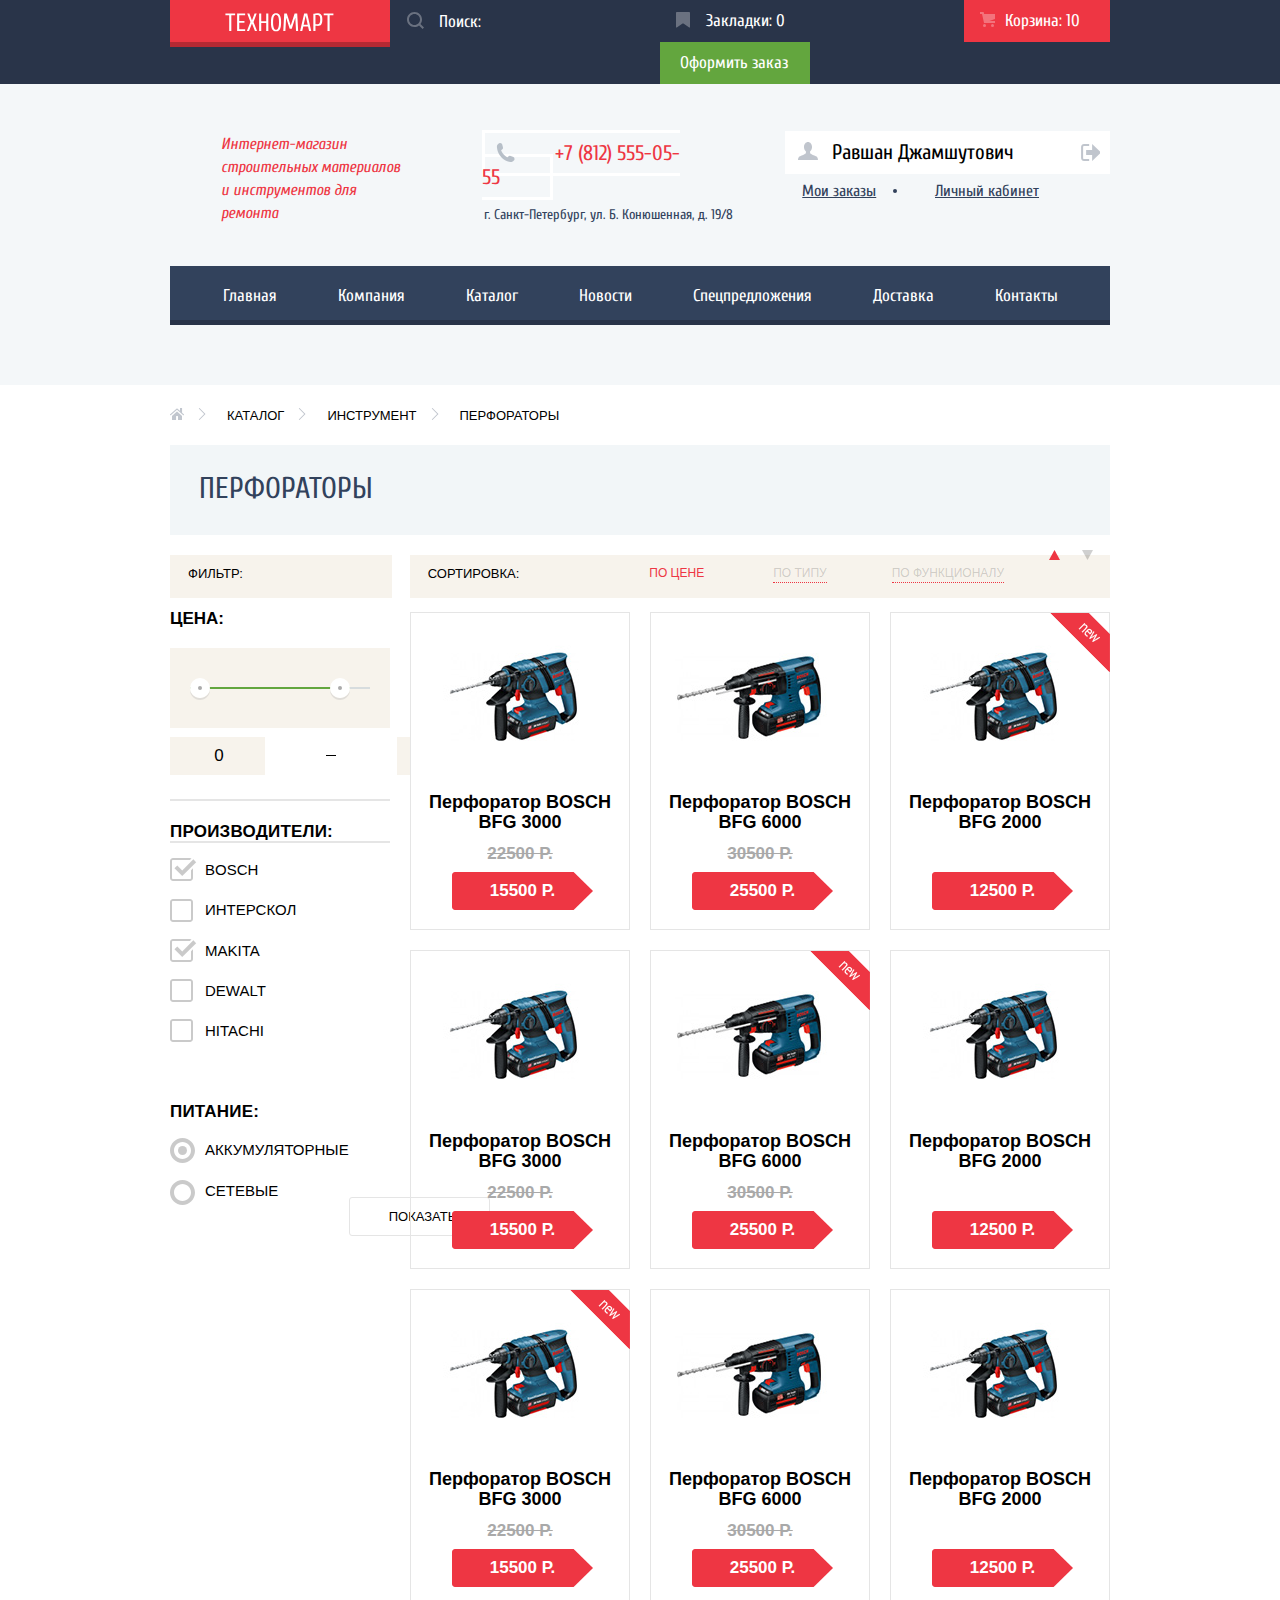
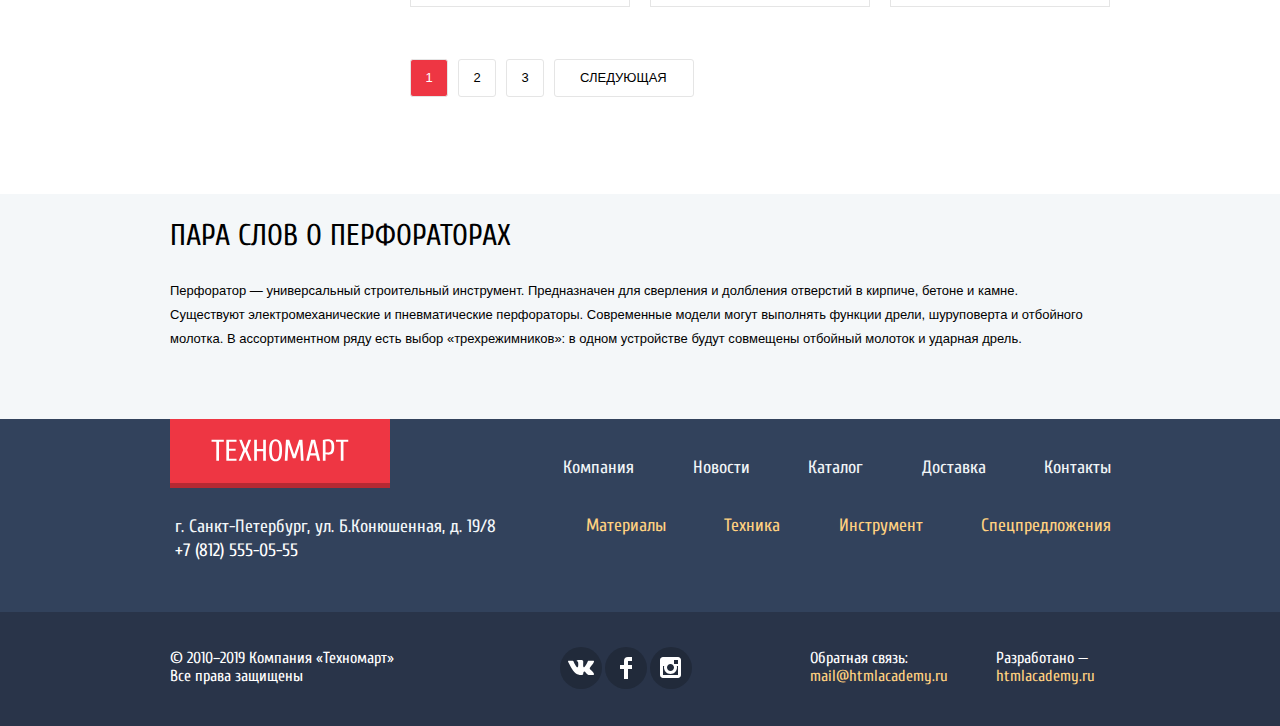
==== catalog.html @ a45aac23 "href в ссылках переключения страниц" ====
<!DOCTYPE html>
<html lang="ru">
  <head>
    <meta charset="utf-8">
    <title>HTML Academy: Техномарт</title>
    <link href="https://fonts.googleapis.com/css?family=Cuprum:400,400i,700&display=swap&subset=cyrillic" rel="stylesheet">
    <link href="https://fonts.googleapis.com/css?family=PT+Sans:400,700&display=swap&subset=cyrillic" rel="stylesheet">
    <link href="css/normalize.css" rel="stylesheet">
    <link href="css/style.css" rel="stylesheet">
  </head>
  <body class="body-catalog">
    <header class="main-header">
      <section class="user-functions container-box">
        <div class="container-box__inner">
          <ul class="user-functions__list">
            <li>
              <a class="main-header-logo" href="index.html">
                <img src="img/technomart-logo.svg" width="109" height="19" alt="Логотип Техномарта">
              </a>
              <div class="header-search">
                <h2 class="visually-hidden">Поиск</h2>
                <form class="search" action="index.html" method="get">
                  <input type="search" name="site-search" placeholder="Поиск:">
                  <button class="search-button" type="submit">
                    <svg version="1.1" xmlns="http://www.w3.org/2000/svg" xmlns:xlink="http://www.w3.org/1999/xlink" x="0px" y="0px" width="17px"
                     height="17px" viewBox="0 0 17 17" enable-background="new 0 0 17 17" xml:space="preserve">
                      <g id="Layer_1">
                      </g>
                      <g id="Layer_2">
                        <path d="M17,15.586l-3.542-3.542C14.421,10.782,15,9.21,15,7.5C15,3.358,11.643,0,7.5,0C3.358,0,0,3.358,0,7.5
                          C0,11.643,3.358,15,7.5,15c1.71,0,3.282-0.579,4.544-1.542L15.586,17L17,15.586z M2,7.5C2,4.467,4.467,2,7.5,2
                          C10.532,2,13,4.467,13,7.5c0,3.032-2.468,5.5-5.5,5.5C4.467,13,2,10.532,2,7.5z"/>
                      </g>
                    </svg>
                  </button>
                </form>
              </div>
            </li>
            <li>
              <ul class="purchase">
                <li><a class="purchase-link" href="bookmarks.html">
                  <svg class="purchase-icon" xmlns="http://www.w3.org/2000/svg" width="14" height="16" viewBox="0 0 14 16">
                      <path d="M14 15c0 .55-.368.741-.818.426l-5.363-3.765c-.45-.315-1.187-.315-1.637 0L.818 15.426C.368 15.741 0 15.55 0 15V1c0-.55.45-1 1-1h12c.55 0 1 .45 1 1v14z"/>
                  </svg>Закладки: 0</a></li>
                <li><a class="purchase-link purchase-link__active" href="basket.html"><svg class="purchase-icon" xmlns="http://www.w3.org/2000/svg" width="15" height="15" viewBox="0 0 15 15">
                    <circle cx="4.5" cy="13.5" r="1.5"/>
                    <circle cx="12.5" cy="13.5" r="1.5"/>
                    <path d="M15 2H4.07l-.422-2H0v2h2.031l1.985 9H15V9H9.441L15 6.951z"/>
                </svg>Корзина: 10</a></li>
                <li><a class="checkout" href="checkout.html">Оформить заказ</a></li>
              </ul>
            </li>
          </ul>
        </div>
      </section>

      <div class="header-info container-box">
        <div class="container-box__inner">
          <h1>Интернет-магазин<br> строительных материалов<br> и инструментов для ремонта</h1>
          <div class="header-contacts">
            <a href="tel:+78125550555">+7 (812) 555-05-55</a>
            <p>г. Санкт-Петербург, ул. Б. Конюшенная, д. 19/8</p>
          </div>
          <div class="user-profile">
            <p class="user-name">
              <a class="user-name__log-in" href="#">Равшан Джамшутович</a>
              <a class="user-name__log-out" href="#"></a>
            </p>
            <ul class="menu-elements">
              <li><a href="">Мои заказы</a></li>
              <li><a href="">Личный кабинет</a></li>
            </ul>
          </div>
        </div>
      </div>
      <nav class="main-navigation catalog-navigation container-box">
        <ul class="site-navigation container-box__inner">
          <li><a href="main.html">Главная</a></li>
          <li><a href="company.html">Компания</a></li>
          <li><a href="catalog.html">Каталог</a></li>
          <li><a href="news.html">Новости</a></li>
          <li><a href="spec-services.html">Спецпредложения</a></li>
          <li><a href="delivery.html">Доставка</a></li>
          <li><a href="contacts.html">Контакты</a></li>
        </ul>
      </nav>
    </header>

    <main class="main-container">
      <div class="container-box__inner">
        <ul class="breadcrumbs">
          <li><a class="breadcrumbs__home" href="main.html"><img src="img/icon-home.png" alt="Домой"></a></li>
          <li><a href="catalog.html">Каталог</a></li>
          <li><a href="tool.html">Инструмент</a></li>
          <li class="breadcrumbs-current">Перфораторы</li>
        </ul>
        <h1>Перфораторы</h1>
      </div>
      <div class="filters__and__sorting container-box__inner">
        <div class="filters-title__container">
          <p class="filters-title">фильтр:</p>
        </div>
        <div class="sorting">
          <div class="sorting-title__wrapper">
            <p class="sorting-title">сортировка:</p>
          </div>
          <div class="sorting-types-and-buttons__wrapper">
            <div class="sorting-types__wrapper">
              <ul class="sorting-types">
                <li><button type="button" class="sorting-types__active-button">по цене</button></li>
                <li><button type="button">по типу</button></li>
                <li><button type="button">по функционалу</button></li>
              </ul>
            </div>
            <div class="sorting-buttons">
              <button class="sorting-button__active">
                <svg xmlns="http://www.w3.org/2000/svg" width="11" height="10" viewBox="0 0 11 10">
                    <path d="M5.5 0L0 10h11z"/>
                </svg>
              </button>
              <button>
                <svg xmlns="http://www.w3.org/2000/svg" width="11" height="10" viewBox="0 0 11 10">
                  <path d="M5.5 10L0 0h11"/>
                </svg>
              </button>
            </div>
          </div>
        </div>
      </div>
      <div class="filter__and__catalog container-box__inner">
        <div class="filters__wrapper">
          <section class="filters">
            <h2 class="visually-hidden">Фильтр товаров</h2>
            <div class="price-filter">
              <h3 class="price-filter__title">Цена:</h3>
              <div class="range-buttons__wrapper">
                <button class="range-start"></button>
                <button class="range-end"></button>
                <div class="range-scale"></div>
              </div>
              <div class="number-range">
                <input type="number" value="0">
                <span></span>
                <input type="number" value="30000">
              </div>
            </div>
            <form action="https://echo.catalog.html" method="get">
              <fieldset class="checkboxes">
                <legend>Производители:</legend>
                <ul class="checkboxes-list">
                  <li>
                    <input class="checkbox-input" type="checkbox" name="BOSCH" id="bosch-field" checked>
                    <label class="checkbox-label" for="bosch-field">BOSCH</label>
                  </li>
                  <li>
                    <input class="checkbox-input" type="checkbox" name="interscall" id="interscall-field">
                    <label class="checkbox-label" for="interscall-field" class="checkbox-label"> ИНТЕРСКОЛ </label>
                  </li>
                  <li>
                    <input class="checkbox-input" type="checkbox" name="makita" id="makita-field" checked>
                    <label class="checkbox-label" for="makita-field">MAKITA</label>
                  </li>
                  <li>
                    <input class="checkbox-input" type="checkbox" name="dewalt" id="dewalt-field">
                    <label class="checkbox-label" for="dewalt-field">DEWALT</label>
                  </li>
                  <li>
                    <input class="checkbox-input" type="checkbox" name="hitachi" id="hitachi-field">
                    <label class="checkbox-label" for="hitachi-field">HITACHI</label>
                </li>
                </ul>
              </fieldset>
              <fieldset class="radiobuttons">
                <legend>Питание:</legend>
                <ul class="radiobuttons-list">
                  <li>
                    <input class="radiobuttons-input" id="energizer-field" type="radio" name="type" value="a" checked>
                    <label class="radiobuttons-label" for="energizer-field">Аккумуляторные</label>
                  </li>
                  <li>
                    <input class="radiobuttons-input" id="surge-field" type="radio" name="type" value="b">
                    <label class="radiobuttons-label" for="surge-field"> Сетевые</label>
                  </li>
                </ul>
                <input class="show-button" type="submit" name="show" value="Показать">
              </fieldset>
            </form>
          </section>
        </div>

        <div class="catalog-goods__wrapper">
          <section class="catalog-goods container-box__inner">
            <h2 class="visually-hidden">Список товаров</h2>
            <ul class="catalog-goods__items catalog-version__items">
              <li class="catalog-item">
                <a href="catalog-item.html">  <img src="img/BOSCH BFG 3000.jpg" width="218" height="170" alt="Перфоратор BOSCH BFG 3000">
                </a>
                <h3 class="item-name"><a href="catalog-item">Перфоратор BOSCH<br> BFG 3000</a></h3>
                <div class="catalog-item-price">
                  <span class="cross-out">22500 Р.</span>
                  <p class="button" href="#">15500 Р.</p>
                </div>
                <div class="catalog-item__hover-button">
                  <div class="hover-button__wrapper">
                    <a class="to-buy">Купить</a>
                    <a class="to-bookmarks">В закладки</a>
                  </div>
                </div>
              </li>
              <li class="catalog-item">
                <a href="catalog-item.html">  <img src="img/BOSCH BFG 6000.jpg" width="218" height="170" alt="Перфоратор BOSCH BFG 6000">
                </a>
                <h3 class="item-name"><a href="catalog-item">Перфоратор BOSCH<br> BFG 6000</a></h3>
                <div class="catalog-item-price">
                  <span class="cross-out">30500 Р.</span>
                  <p class="button" href="#">25500 Р.</p>
                </div>
                <div class="catalog-item__hover-button">
                  <div class="hover-button__wrapper">
                    <a class="to-buy">Купить</a>
                    <a class="to-bookmarks">В закладки</a>
                  </div>
                </div>
              </li>
              <li class="catalog-item new-item">
                <a href="catalog-item.html">  <img src="img/BOSCH BFG 2000.jpg" width="218" height="170" alt="Перфоратор BOSCH BFG 2000">
                </a>
                <h3 class="item-name"><a href="catalog-item">Перфоратор BOSCH<br> BFG 2000</a></h3>
                <div class="catalog-item-price">
                  <p class="button no-discount__button" href="#">12500 Р.</p>
                </div>
                <div class="catalog-item__hover-button">
                  <div class="hover-button__wrapper">
                    <a class="to-buy">Купить</a>
                    <a class="to-bookmarks">В закладки</a>
                  </div>
                </div>
              </li>
              <li class="catalog-item">
                <a href="catalog-item.html">  <img src="img/BOSCH BFG 3000.jpg" width="218" height="170" alt="Перфоратор BOSCH BFG 3000">
                </a>
                <h3 class="item-name"><a href="catalog-item">Перфоратор BOSCH<br> BFG 3000</a></h3>
                <div class="catalog-item-price">
                  <span class="cross-out">22500 Р.</span>
                  <p class="button" href="#">15500 Р.</p>
                </div>
                <div class="catalog-item__hover-button">
                  <div class="hover-button__wrapper">
                    <a class="to-buy">Купить</a>
                    <a class="to-bookmarks">В закладки</a>
                  </div>
                </div>
              </li>
              <li class="catalog-item new-item">
                <a href="catalog-item.html">  <img src="img/BOSCH BFG 6000.jpg" width="218" height="170" alt="Перфоратор BOSCH BFG 6000">
                </a>
                <h3 class="item-name"><a href="catalog-item">Перфоратор BOSCH<br> BFG 6000</a></h3>
                <div class="catalog-item-price">
                  <span class="cross-out">30500 Р.</span>
                  <p class="button" href="#">25500 Р.</p>
                </div>
                <div class="catalog-item__hover-button">
                  <div class="hover-button__wrapper">
                    <a class="to-buy">Купить</a>
                    <a class="to-bookmarks">В закладки</a>
                  </div>
                </div>
              </li>
              <li class="catalog-item">
                <a href="catalog-item.html">  <img src="img/BOSCH BFG 2000.jpg" width="218" height="170" alt="Перфоратор BOSCH BFG 2000">
                </a>
                <h3 class="item-name"><a href="catalog-item">Перфоратор BOSCH<br> BFG 2000</a></h3>
                <div class="catalog-item-price">
                  <p class="button no-discount__button" href="#">12500 Р.</p>
                </div>
                <div class="catalog-item__hover-button">
                  <div class="hover-button__wrapper">
                    <a class="to-buy">Купить</a>
                    <a class="to-bookmarks">В закладки</a>
                  </div>
                </div>
              </li>
              <li class="catalog-item new-item">
                <a href="catalog-item.html">  <img src="img/BOSCH BFG 3000.jpg" width="218" height="170" alt="Перфоратор BOSCH BFG 3000">
                </a>
                <h3 class="item-name"><a href="catalog-item">Перфоратор BOSCH<br> BFG 3000</a></h3>
                <div class="catalog-item-price">
                  <span class="cross-out">22500 Р.</span>
                  <p class="button" href="#">15500 Р.</p>
                </div>
                <div class="catalog-item__hover-button">
                  <div class="hover-button__wrapper">
                    <a class="to-buy">Купить</a>
                    <a class="to-bookmarks">В закладки</a>
                  </div>
                </div>
              </li>
              <li class="catalog-item">
                <a href="catalog-item.html">  <img src="img/BOSCH BFG 6000.jpg" width="218" height="170" alt="Перфоратор BOSCH BFG 6000">
                </a>
                <h3 class="item-name"><a href="catalog-item">Перфоратор BOSCH<br> BFG 6000</a></h3>
                <div class="catalog-item-price">
                  <span class="cross-out">30500 Р.</span>
                  <p class="button" href="#">25500 Р.</p>
                </div>
                <div class="catalog-item__hover-button">
                  <div class="hover-button__wrapper">
                    <a class="to-buy">Купить</a>
                    <a class="to-bookmarks">В закладки</a>
                  </div>
                </div>
              </li>
              <li class="catalog-item">
                <a href="catalog-item.html">  <img src="img/BOSCH BFG 2000.jpg" width="218" height="170" alt="Перфоратор BOSCH BFG 2000">
                </a>
                <h3 class="item-name"><a href="catalog-item">Перфоратор BOSCH<br> BFG 2000</a></h3>
                <div class="catalog-item-price">
                  <p class="button no-discount__button" href="#">12500 Р.</p>
                </div>
                <div class="catalog-item__hover-button">
                  <div class="hover-button__wrapper">
                    <a class="to-buy">Купить</a>
                    <a class="to-bookmarks">В закладки</a>
                  </div>
                </div>
              </li>
            </ul>
            <div class="catalog__pages-buttons">
              <ul class="pages-buttons__list">
                <li><a href="" class="pages-buttons__active">1</a></li>
                <li><a href="">2</a></li>
                <li><a href="">3</a></li>
              </ul>
              <a class="pages-buttons__next">Следующая</a>
            </div>
          </section>
        </div>
      </div>

      <section class="some-words container-box">
        <div class="container-box__inner">
          <h2 class="some-words__title">ПАРА СЛОВ О ПЕРФОРАТОРАХ</h2>
          <p class="some-words__text">Перфоратор — универсальный строительный инструмент. Предназначен для сверления и долбления отверстий в кирпиче, бетоне и камне.<br>
          Существуют электромеханические и пневматические перфораторы. Современные модели могут выполнять функции дрели, шуруповерта и отбойного молотка. В ассортиментном ряду есть выбор «трехрежимников»: в одном устройстве будут совмещены отбойный молоток и ударная дрель.</p>
        </div>
      </section>
    </main>
    <footer class="main-footer container-box">
      <div class="footer-wrapper container-box__inner">
        <div class="footer-logo_and_contacts">
          <div class="footer-logo">
            <a class="main-footer-logo" href="main.html">
              <img src="img/technomart-logo.svg" width="138" height="23" alt="Логотип Техномарта">
            </a>
          </div>
          <div class="footer-contacts-wrapper">
            <p class="footer-contacts">г. Санкт-Петербург, ул. Б.Конюшенная, д. 19/8 <br>
              <a href="tel:+78125550555">+7 (812) 555-05-55</a>
            </p>
          </div>
        </div>
        <div class="footer-navigation__wrapper">
          <nav class="footer-navigation">
            <div class="footer-nav_and_logo container-box">
              <section class="footer-site-navigation">
                <ul class="general-list">
                  <li><a href="company.html">Компания</a></li>
                  <li><a href="news.html">Новости</a></li>
                  <li><a href="catalog.html">Каталог</a></li>
                  <li><a href="delivery.html">Доставка</a></li>
                  <li><a href="contacts.html">Контакты</a></li>
                </ul>
                <ul class="additional-list">
                  <li><a href="#">Материалы</a></li>
                  <li><a href="#">Техника</a></li>
                  <li><a href="#">Инструмент</a></li>
                  <li><a href="spec-services.html">Спецпредложения</a></li>
                </ul>
              </section>
            </div>
          </nav>
        </div>
      </div>
        <div class="additional-info container-box">
          <div class="organised-info container-box__inner">
            <p class="copyright">
              © 2010–2019 Компания «Техномарт»
              Все права защищены
            </p>
            <div class="footer-social">
              <ul class="social-media">
              <li>
                <a class="social-button" href="#" alt="Вконтакте">
                  <svg xmlns="http://www.w3.org/2000/svg" width="26" height="15"><path fill="#FFF" d="M16.138 11.51c.956-.309 2.18 2.04 3.483 2.939.978.681 1.727.534 1.727.534l3.473-.05s1.815-.112.957-1.554c-.071-.12-.503-1.069-2.585-3.022-2.177-2.043-1.882-1.712.739-5.244 1.597-2.153 2.236-3.468 2.036-4.028-.192-.539-1.365-.399-1.365-.399L20.69.713c-.381.001-.704.119-.851.515-.003.004-.621 1.666-1.445 3.079-1.741 2.989-2.436 3.148-2.724 2.961-.661-.433-.494-1.737-.494-2.664 0-2.897.432-4.105-.846-4.417-.427-.104-.739-.172-1.828-.182-1.392-.021-2.574 0-3.244.329-.445.223-.786.712-.579.74.26.035.843.16 1.155.586.401.552.389 1.789.389 1.789s.229 3.411-.54 3.834c-.528.29-1.25-.302-2.803-3.016-.793-1.388-1.392-2.922-1.392-2.922s-.116-.285-.326-.441c-.25-.185-.6-.244-.6-.244L.848.684S.29.7.085.946c-.182.218-.015.668-.015.668s2.909 6.881 6.203 10.347c3.02 3.182 6.452 2.971 6.452 2.971h1.555s.469-.054.709-.312c.224-.24.214-.691.214-.691s-.031-2.109.935-2.419z"/></svg>
                </a>
              </li>
              <li>
                <a class="social-button" href="#" alt="Фейсбук">
                  <svg xmlns="http://www.w3.org/2000/svg" width="12" height="22"><path fill="#FFF" d="M12 4V0H8a4 4 0 0 0-4 4v4H0v4h4v10h4V12h4V8H8V4h4z"/></svg>
                </a>
              </li>
              <li>
                <a class="social-button" href="#" alt="Инстаграм">
                  <svg version="1.1" id="Layer_1" xmlns="http://www.w3.org/2000/svg" xmlns:xlink="http://www.w3.org/1999/xlink" x="0px" y="0px"
                 width="21px" height="21px" viewBox="0 0 21 21" enable-background="new 0 0 21 21" xml:space="preserve">
                    <path fill="#FFFFFF" d="M18,0H3C1.35,0,0,1.35,0,3v15c0,1.65,1.35,3,3,3h15c1.65,0,3-1.35,3-3V3C21,1.35,19.65,0,18,0z M10.5,7
                c1.93,0,3.5,1.57,3.5,3.5S12.43,14,10.5,14S7,12.43,7,10.5S8.57,7,10.5,7z M18,18H3V9h1.181C4.067,9.482,4,9.983,4,10.5
                c0,3.59,2.91,6.5,6.5,6.5s6.5-2.91,6.5-6.5c0-0.517-0.066-1.018-0.181-1.5H18V18z M18,7h-4V3h4V7z"/>
                  </svg>
                </a>
              </li>
              </ul>
            </div>

            <div class="dev-contacts">
              <div class="feedback">
                <p>Обратная связь:</p>
                <a href="mail@htmlacademy.ru">mail@htmlacademy.ru</a>
              </div>
              <div class="developed">
                <p>Разработано —</p>
                <a target="_blank" href="https://htmlacademy.ru/intensive/htmlcss">htmlacademy.ru</a>
              </div>
            </div>
          </div>
       </div>
    </footer>
    <div class="added-to-basket__hidden">
      <div class="added-to-basket">
        <button class="close-button" type="button"> <img src="img/form-close.svg" width="21px" height="21px" alt="Закрыть"> </button>
        <h2 class="visually-hidden">Уведомление о добавлении товара в корзину</h2>
        <p>Товар добавлен в корзину!</p>
        <div class="further-actions__wrapper">
          <ul class="further-actions">
            <li><a class="further-actions__active-button" href="#">Офромить заказ</a></li>
            <li><a href="catalog.html">Продолжить покупки</a></li>
          </ul>
        </div>
      </div>
    </div>
    <script src="js/script-catalog.js"></script>
  </body>
</html>
---- css/style.css ----
body
{
    font-family: 'Cuprum', Arial, sans-serif;
    font-size: 17px;
    font-weight: 400;

    margin: 0;
    padding: 0;

    color: #fff;
}
a
{
    text-decoration: none;
}

.page-container
{
  display: flex;
  width: 1200px;
  margin: 0 auto;
  flex-direction: column;
}

.main-header
{
    background-color: #f4f7f9;
}

.user-functions
{
    font-size: 17px;
    line-height: 14px;

    color: #fff;
    background-color: #293449;
}

html{
  box-sizing: border-box;
}

*, *:before, *:after{
  box-sizing: inherit;
}

.container-box
{
  width: 100%;
}

.container-box__inner
{
  width: 940px;
  margin: 0px auto;
}

.user-functions .container-box__inner
{
  display: flex;
  align-items: center;
  padding-left: 220px;
  position: relative;
}

.header-info .container-box__inner{
  display: flex;
}

.user-functions__list
{
  display: flex;
  justify-content: space-between;
  list-style: none;
  width: 100%;
  margin-bottom: 0;
  margin-top: 0;
  padding-left: 0;
}

.purchase
{
  display: flex;
  flex-wrap: wrap;
  justify-content: space-between;
  list-style: none;
  padding-left: 0;
}

.purchase a
{
  display: flex;
  color: #fff;
  padding-top: 14px;
  padding-bottom: 14px;
}

.purchase a:hover
{
    background-color: #212a3a;
}

.purchase a:active
{
    color: rgba(255, 255, 255, .6);
    background-color: #161d29;
}

.purchase-link {
  position: relative;
  padding-right: 30px;
  padding-left: 46px;
}

.purchase-link:hover svg {
  opacity: 1;
}

.purchase-link:active svg {
  opacity: 0.5;
}

.purchase-link__active {
  background-color: #ee3643;
  padding-left: 41px;
}

a.purchase-link__active:hover {
  background-color: #ca2c37;
}

a.purchase-link__active:active {
  background-color: #ba2732;
}

.purchase-icon {
  fill: #fff;
  position: absolute;
  top: 12px;
  left: 16px;
  opacity: 0.3;
}

.main-header-logo
{
    display: inline-block;

    padding: 13px 56px 13px 55px;

    user-select: none;

    background-color: #ee3643;
    box-shadow: inset 0 -5px 0 0 rgba(0, 0, 0, .24);

    position: absolute;
    left: 0;
    top: 0;
}

.main-header-logo:hover
{
    background-color: #ca2c37;
}

.main-header-logo:active
{
  background-color: #ba2732;
}


.search {
  position: relative;
}

.search input[type='search']
{
  border: none;
  background-color: #293449;
  width: 270px;
  height: 42px;
  padding-left: 49px;
}

.search input::-webkit-input-placeholder
{
  font-family: Cuprum, sans-serif;
  font-size: 17px;

  text-align: left;

  color: #fff;

}

.search input::-moz-placeholder
{
  font-family: Cuprum, sans-serif;
  font-size: 17px;

  text-align: left;

  color: #fff;

}
.search input:-moz-placeholder
{
  font-family: Cuprum, sans-serif;
  font-size: 17px;

  text-align: left;

  color: #fff;

}
.search input:-ms-input-placeholder
{
  font-family: Cuprum, sans-serif;
  font-size: 17px;

  text-align: left;

  color: #fff;

}

.search input:hover
{
    background-color: #212a3a;
}

.search input:focus
{
    font-family: Cuprum, sans-serif;
    font-size: 17px;

    color: black;
    background-color: #fff;
}

.search input:focus + .search-button svg {
  fill: #ee3643;
  opacity: 1;
  z-index: 10;
}

.search-button {
 position: absolute;
 top: 11px;
 left: 11px;
 border: none;
 width: 17px;
 height: 17px;
 background-image:none;
 background-color:transparent;
 box-shadow: none;
 cursor: pointer;

}

.search-button svg {
  fill: #fff;
  opacity: 0.3;
}

.search-button svg:hover {
  opacity: 1;
}

a.full
{
    user-select: none;

    background-color: #ee3643;
}
a.full:hover
{
    background-color: #ca2c37;
}

a.full:active
{
  color: #f1f5f7;
  background-color: #ba2732;
}


a.checkout
{
  user-select: none;
  padding: 14px 22px 14px 20px;
  background-color: #63a63e;
}
a.checkout:hover
{
  background-color: #5fbb2d;
}

a.checkout:active
{
    color: #f1f5f7;
    background-color: #518534;
}

.header-info
{
  display: flex;
}

.header-info h1
{
  display: flex;
  flex-direction: column;
  flex-wrap: wrap;
  font-family: Cuprum;
  font-size: 16px;
  font-weight: 400;
  font-style: italic;
  line-height: 23px;

  text-align: left;
  letter-spacing: normal;
  padding: 38px 75px 22px 51px;
  color: #ee3643;
}

.header-contacts
{
 padding-top: 57px;
}

.header-contacts a
{
  position: relative;
  font-family: Cuprum, sans-serif;
  font-size: 21px;

  padding: 8px 50px 8px 70px;

  color: #ee3643;
  border: solid 3px #fff;
}

.header-contacts a::before {
  content: '';
  background-image: url(../img/icon-phone.png);
  height: 19px;
  width: 19px;
  position: absolute;
  left: 11px;
  top: 10px;
}

.header-contacts p
{
    font-family: Cuprum, sans-serif;
    font-size: 14px;
    line-height: 24px;
    text-align: center;

    color: #32425c;
}

.authorization {
  display: flex;
}

.authorization-list
{
  display: flex;
  justify-content: space-between;
  margin: 0;
  margin-top: 58px;
  margin-left: 67px;
  padding: 0;
  list-style: none;
  width: 281px;
}

.authorization a
{
  font-size: 21px;
  line-height: 21px;

  user-select: none;

  color: #000;
  background-color: #fff;
}

.log-in {
  padding: 11px 27px 11px 48px;
  position: relative;
}

.log-in::before {
  content: '';
  width: 20px;
  height: 17px;
  background-image: url(../img/icon-login.png);
  opacity: 0.3;
  position: absolute;
  left: 14px;
  top: 14px;
}

.log-in:hover::before {
 opacity: 1;
}

.sign-up {
  padding: 11px 25px 11px 25px;
}

.authorization a:hover
{
    color: #ee3643;
}

.authorization a:active
{
    color: rgba(0, 0, 0, .3);
}

/*Равшан джамшутович*/

.user-profile {
  display: flex;
  flex-direction: column;
  margin-top: 30px;
  margin-left: 49px;
}

.user-profile p
{
  display: flex;
  padding: 11px 67px 11px 0px;
  margin-bottom: 7px;
  flex-wrap: wrap;

  text-align: left;

  background-color: #fff;
}

.user-name a
{
  font-size: 21px;
  line-height: 21px;
  padding-left: 47px;
  color: #000;
  position: relative;
}
.user-name a:active,
.menu-elements a:active
{
  opacity: 0.3;
}

.user-name__log-in::before {
  content: '';
  background-image: url(../img/icon-user.svg);
  width: 20px;
  height: 18px;
  position: absolute;
  left: 13px;
}

.user-name__log-out::after {
  content: '';
  background-image: url(../img/icon-logout.svg);
  width: 20px;
  height: 17px;
  position: absolute;
  left: 295px;
  top: -19px;
}

.user-name a::before,
.user-name a::after {
  opacity: 0.3;
}

.user-name a:hover::before,
.user-name a:hover::after {
  opacity: 1;
}

.user-name a:active::before,
.user-name a:active::after {
  opacity: 0.3;
}

.menu-elements
{
  display: flex;
  justify-content: space-between;
  list-style: none;
  margin: 0;
  padding: 0;
}

.menu-elements li:first-child {
  margin-left: 17px;
  position: relative;
}

.menu-elements li:last-child {
  margin-right: 71px;
}

.menu-elements a
{
  font-size: 16px;
  text-decoration: underline;
  color: #32425c;
}

.menu-elements a:not(:active):hover
{
  color: #ee3643;
}

.menu-elements li:first-child::after {
  content: '';
  position: absolute;
  left: 91px;
  margin-top: 8px;
  width: 4px;
  height: 4px;
  border-radius: 50px;
  background-color: #32425c;
}

/*Навигация*/

.main-navigation
{
  padding-bottom: 60px;
  margin-bottom: 59px;

}

.site-navigation
{
  display: flex;
  flex-wrap: wrap;
  margin-top: 9px;
  background-color: #32425c;
  box-shadow: inset 0 -5px 0 0 #293449;
  padding: 0 22px;
}

.site-navigation li
{
  font-family: Cuprum;

  list-style: none;
  padding: 21px 30.5px;

  display: flex;
}

.site-navigation a
{
    font-size: 17px;
    line-height: 17px;

    text-align: left;

    color: #fff;
}

.site-navigation li:hover
{
  background-color: #293449;
}

.site-navigation li:active
{
    color: #f1f5f7;
    background-color: #1d2739;
}

.main-container
{
    background-color: #fff;
    display: flex;
    flex-direction: column;
}

.main-container h1
{
  font-size: 30px;
  font-weight: 400;
  width: 100%;
  padding: 27px 0 28px 29px;

  text-transform: uppercase;

  color: #32425c;
  background-color: #f2f6f8;
}

.main-container h2
{
    font-size: 30px;

    text-align: left;
    text-transform: uppercase;
    font-weight: 400;

    color: #000;
}

.main-container p
{
    font-family: PTSans, sans-serif;
    font-size: 13px;
    line-height: 24px;

    margin-top: 0;
    margin-bottom: 23px;

    text-align: left;

    color: #000;
}

.contacts-info
{
  display: flex;
  justify-content: space-between;
  margin-top: 52px;
}


.info {
  display: flex;
  flex-direction: column;
}

.info:nth-child(3)
{
  margin-bottom: 0;
}

.contacts {
  display: flex;
  flex-direction: column;
  width: 300px;
}

/*Слайды категорий*/

.categories {
  display: flex;
  flex-wrap: wrap;
  margin-bottom: 67px;

}

.categories-list__first-row {
  display: flex;
  justify-content: space-between;
  padding-inline-start: 0;
  width: 100%;
}

.categories-list__first-row li {
  display: flex;
  flex-direction: column;
  position: relative;
  width: 300px;
  color: #FFF;
  padding: 21px 23px 20px 23px;
  margin-top: 0;
}

.cat-list__title {
  font-size: 24px;
  line-height: 30px;
  text-align: left;
  margin: 0;
  padding-right: 79px;

}

.categories__icon {
  position: absolute;
}

.bucket-icon {
  left: 213px;
  top: 31px;
}

.drill-icon {
  left: 197px;
  top: 33px;
}

.tracktor-icon{
left: 191px;
top: 31px;
}

.cart-icon {
  left: 196px;
  top: 26px;
}

.van-cart {
 left: 191px;
 top: 32px;
}

.cat-button {
  text-transform: uppercase;
  font-size: 14px;
  color: #FFF;
  text-align: center;
  background-color: rgba(0,0,0,0.1);
  padding-top: 12px;
  padding-bottom: 12px;
  border-radius: 3px;
  width: 135px;
  margin-top: 11px;
}

.cat-button:hover {
  background-color: rgba(0,0,0,0.2)
}

.cat-button:active {
  background-color: rgba(0,0,0,0.3)
}

.categories-list__first-row li:first-child
{
  background-color: #ffbf47;
}

.categories-list__first-row .new-item::after {
  position: absolute;
  left: 240px;
  top: 0;
  background-image: url(../img/new-flag.png);
  background-repeat: no-repeat;
  content: "";
  background-size: cover;
  width: 60px;
  height: 59px;
}

.categories-list__first-row li:nth-child(2)
{
  background-color: #3bbce3;

}

.categories-list__first-row li:last-child
{
  background-color: #dc91d8;

}

.categories-list__first-row .new-item {
  left: 0;
  top: 0;
}

.categories-list__second-row
{
  display: flex;
  justify-content: space-between;
}

/*Слайдер*/

.categories-slider {
  position: relative;
}

.slider__item
{
  display: none;
  position: relative;
  flex-direction: column;
  margin-top: 21px;
  width: 620px;
  height: 266px;
  background-image: url(../img/slide-image.jpg);
  background-repeat: no-repeat;
  background-size: cover;
  color: #FFF;
}

.slider__item--active {
  display: flex;
}

.second-slider {
  background-image: url(../img/slide-image2.png);
}

.slider__item h3 {
  text-transform: uppercase;
  font-size: 36px;
  text-align: left;
  margin-top: 20px;
  margin-left: 24px;
  margin-bottom: 0;
}


.slider__item p {
  font-family: 'Cuprum', Arial, sans-serif;
  color: #fff;
  font-size: 18px;
  line-height: 24px;
  text-align: left;
  padding-left: 25px;
}

.slider-button {
  font-size: 14px;
  color: #fff;
  text-transform: uppercase;
  text-align: center;

  background-color: #ee3643;
  border-radius: 3px;
  padding: 12px 46px 10px 50px;
  position: absolute;
  left: 25px;
  bottom: 22px;
}

.slider-button:hover {
  background-color: #ca2c37;
}

.slider-button:active {
  background-color: #ba2732;
}

.slider__navigation {
  position: absolute;
  top: 134px;
}

.slider__navigation button {
  border: none;
  background-color: transparent;
  cursor: pointer;
  position: absolute;
}

button.slider__navigation-prev {
  position: absolute;
  left: 18px;
}

button.slider__navigation-next {
  position: absolute;
  left: 572px;
}

.slider__pagination {
  position: absolute;
  top: 236px;
  left: 292px;
}

.slider__pagination-item {
  position: relative;
  width: 10px;
  height: 10px;
  border-radius: 50%;
  border: none;
  padding: 0;
  margin: 3px;
  cursor: pointer;
}

.slider__pagination-item--active::after {
  content: '';
  position: absolute;
  top: 2px;
  left: 2px;
  width: 6px;
  height: 6px;
  border-radius: 50%;
  background-color: #ee3643;
}

.categories-list__right-column
{
  display: flex;
  flex-direction: column;
  padding-inline-start: 0;
  margin-top: 0;
  margin-left: 20px;
}

.categories-list__right-column li
{
  display: flex;
  flex-direction: column;
  width: 300px;
  color: #FFF;
  padding: 22px 23px 20px 23px;
  margin-top: 0;

  position: relative;
}

.categories-list__right-column li:first-child
{
  background-color: #8ed78f;
  margin-bottom: 20px;
  margin-top: 20px;
}

.categories-list__right-column li:last-child
{
  background-color: #ffc047;
}


/*Популярные товары*/
.catalog-goods{
  display: flex;
  flex-direction: column;
  flex-wrap: wrap;
  margin-top: -27px;
}

.catalog-goods__heading {
  display: flex;
  justify-content: space-between;
  width: 100%;
  background-color: #f9f5f0;
}

.catalog-goods__heading h2 {
  font-size: 30px;
  font-weight: 400;
  text-align: left;
  color: #32425c;
  text-transform: uppercase;

  padding-left: 28px;
  margin-top: 28px;
}

.catalog-goods__heading a {
  font-size: 14px;
  color: #fff;
  text-transform: uppercase;
  line-height: 18px;

  background-color: #ee3643;
  border-radius: 3px;
  padding: 11px 55px 5px 55px;
  margin-top: 24px;
  margin-right: 24px;
  height: 38px;
  margin-bottom: 26px;
}

.catalog-goods__heading a:hover {
  background-color: #ca2c37;
}

.catalog-goods__heading a:active {
  background-color: #ba2732;
}

.catalog-goods__items {
  display: flex;
  flex-wrap: wrap;
  justify-content: space-between;
  padding-left: 0;
  margin-top: 21px;
  margin-bottom: 21px;
}

.catalog-version__items {
  margin-left: 5px;
}

p.no-discount__button {
  margin-top: 40px;
}

.catalog-goods__items .cross-out {
  color: #a9a9a9;
  margin-top: 13px;
}

.new-item {
  position: relative;
}

.new-item::after {
  position: absolute;
  left: 159px;
  background-image: url(../img/new-flag.png);
  background-repeat: no-repeat;
  content: "";
  background-size: cover;
  width: 60px;
  height: 59px;
}

/*Поупулярные производители*/
.popular-poducers .popular-goods__heading {
  margin-top: 0;
  padding-bottom: 2px;
}

a.popular-producers__button {
  padding: 10px 69px 7px 70px;
}

.producers-list__container {
  display: flex;
  margin-bottom: 50px;
}

.producers-list {
  display: flex;
  justify-content: space-between;
  flex-wrap: wrap;
  list-style: none;
  padding: 0;
}

.producers-list li {
  width: 220px;
  height: 145px;
  display: flex;
  border: solid 1px #eaeaea;
  margin: 2px 0 18px;
}

.producers-list li:hover {
  box-shadow: 0px 10px 25px 0 rgba(41, 52, 73, 0.5);
}

.producers-list li:active {
  opacity: 0.3;
}

.producers-link {
  margin: auto;
}


/*Сервисы*/

.services {
  background-color: #f4f7f9;
  padding-bottom: 58px;
}

.services__general-info {
  display: flex;
  flex-direction: column;
  flex-wrap: wrap;
  margin-bottom: 28px;
  margin-top: 25px;
}

.services__general-info h2 {
  margin-top: 37px;
}

.services__general-info p {
  display: flex;
  max-width: 440px;
  flex-wrap: wrap;
}

.services__slider {
  display: flex;
  justify-content: space-between;
  margin-top: 17px;
  padding-bottom: 23px;
}

.services__toggle {
  display: flex;
  position: relative;
}

.services__toggle-list {
  list-style: none;
  display: flex;
  flex-direction: column;
  flex-wrap: wrap;
  padding-left: 0;
}

.services__toggle::after {
  content: "";
  position: absolute;
  background-image: url(../img/shadow.png);
  background-position: right top;
  background-repeat: no-repeat;
  width: 10px;
  height: 279px;
  left: 230px;
  top: -27px;

}

.services__toggle_button {
  width: 240px;
  height: 62px;
  background-color: #32425c;
  cursor: pointer;
  border-bottom-color: #293449;
  border-top-color: #405069;
  border-width: 1px;
  border-style: solid;

  color: #fff;
  font-weight: 700;
  font-family: Cuprum;
  font-size: 21px;
  line-height: 30px;
  text-align: left;
  padding-left: 23px;

}

.services__toggle_button:hover {
  background-color: #293449;
}

.active__services-toggle {
  background-color: #fff;
  color: #32425c;
  border-style: none;
}

.active__services-toggle:hover {
  background-color: #fff;
}

.services__card {
  display: none;
  flex-direction: column;
  background-image: url(../img/delivery@3x.png);
  background-repeat: no-repeat;
  background-size: 468px 261px;
  background-position-y: 29px;
  background-position-x: right;
  margin-top: 13px;
}

.services-card--active {
  display: flex;
}


.services__card--text {
  padding-right: 320px;
}

.services__card h3 {
  font-family: Cuprum;
  font-weight: 400;
  font-size: 36px;
  text-align: left;
  color: #32425c;
  text-transform: uppercase;
  margin: 0 0 23px;

}

.services__card p {
  display: flex;
  flex-wrap: wrap;
  width: 300px;
}

/*Карточка гарантии*/
.garanty-card {
  display: none;
  padding-left: 80px;
  background-image: url(../img/guarantee@3x.png);
  background-size: 389px 283px;
  background-position-y: 7px;
  background-position-x: 320px;
}

.garanty-card p {
  width: 380px;
}

/*Кредит*/
.credit-card {
  display: none;
  background-image: url(../img/credit@3x.png);
  background-size: 465px 285px;
  background-position-y: 5px;
  background-position-x: 165px;
}

.credit-card p {
 margin-bottom: 26px;
}

.credit-card button {
  font-family: Cuprum, sans-serif;
  font-size: 14px;
  line-height: 18px;
  color: #fff;
  background-color: #ff5357;
  text-transform: uppercase;
  padding: 11px 46px 9px 44px;
  border: none;
  border-radius: 3px;
}

.companies
{
  display: flex;
  flex-direction: column;
  font-size: 18px;
  margin: 0;

  list-style: none;

  text-align: left;
  padding-inline-start: 0;

  color: #000;
}

.companies li
{
  padding-bottom: 19px;
}

.companies li::before
{
    display: inline-block;

    width: 25px;
    height: 2px;
    margin-right: 11px;

    content: '';
    vertical-align: middle;

    background-color: #ee3643;
}

.info a
{
  display: flex;
  align-items: center;
  justify-content: center;
  font-size: 14px;
  width: 220px;
  height: 38px;

  margin-top: 17px;

  user-select: none;
  text-align: center;
  text-transform: uppercase;

  color: #fff;
  border-radius: 3px;
  background-color: #ee3643;
}


.info a:hover
{
  background-color: #ca2c37;
}

.info a:active
{
  background-color: #ba2732;
}

.map
{
  margin-top: 7px;
}

.map a {
  margin-top: 60px;
}

.map-link img {
  margin-top: 45px;
}

.contacts a
{
  font-size: 14px;

  display: flex;
  justify-content: center;
  align-items: center;
  width: 300px;
  height: 38px;

  margin-top: 37px;
  margin-bottom: 86px;

  user-select: none;
  text-align: center;
  text-transform: uppercase;

  color: #fff;
  border-radius: 3px;
  background-color: #ee3643;
}

.contacts a:hover
{
    background-color: #ca2c37;
}

.contacts a:active
{
    background-color: #ba2732;
}


/*Каталог*/
.catalog-navigation {
  margin-bottom: 0;
}

.breadcrumbs
{
  display: flex;
  flex-wrap: wrap;

  list-style: none;
  padding: 0;
  margin: 20px 0;
}

.breadcrumbs-current,
.breadcrumbs a
{
  font-family: PTSans, sans-serif;
  font-size: 13px;

  text-transform: uppercase;

  padding-right: 15px;
  margin-left: 28px;

  color: #000;
  position: relative;
}

a.breadcrumbs__home {
  margin-left: 0;
}

.breadcrumbs a::after {
  content: '';
  position: absolute;
  background-image: url(../img/icon-right-small.svg);
  width: 8px;
  height: 12px;
  margin-top: 3px;
  margin-left: 14px;
}

.breadcrumbs-current
{
  line-height: 18px;
  padding-top: 1.5px;

}

/*Сортировка*/
.filters__and__sorting {
  display: flex;
  justify-content: space-between;
  margin-bottom: 20px;
}

.filters-title__container {
  display: flex;
  background-color: #f7f3ec;
}

p.filters-title {
  display: flex;
  font-family: PTSans, sans-serif;
  font-size: 13px;
  line-height: 18px;
  text-align: left;
  text-transform: uppercase;
  padding: 10px 149px 15px 18px;
  margin-bottom: 0;
}

.sorting {
  display: flex;
  background-color: #f7f3ec;
  width: 74.5%;
}

p.sorting-title {
  display: flex;
  font-family: PTSans, sans-serif;
  font-size: 13px;
  line-height: 18px;
  text-align: left;
  text-transform: uppercase;
  padding: 10px 130px 15px 18px;
  margin-bottom: 0;
}

.sorting-types-and-buttons__wrapper {
  display: flex;
  justify-content: space-between;
}

.sorting-types__wrapper {
  display: flex;
}


.sorting-types {
  display: flex;
  list-style: none;
  padding: 0;
  color: #000;
  margin: 0;
}

.sorting-types button {
  display: flex;
  font-family: PTSans, sans-serif;
  color: rgba(0, 0, 0, 0.18);
  padding: 0;
  font-size: 12px;
  line-height: 18px;
  text-align: left;
  text-transform: uppercase;
  margin-top: 9px;
  margin-bottom: 0;
  border: none;
  border-bottom: 1px dotted #ee3643;
  background-image:none;
  background-color:transparent;
  box-shadow: none;
  cursor: pointer;
}

.sorting-types button:hover {
  color: #000;
  border-bottom: 1px #ee3643 solid;
}

.sorting-types button:active {
  color: #ee3643;
  border-bottom: none;
}

button.sorting-types__active-button {
  color: #ee3643;
  border-bottom: none;
}

.sorting-types li:first-child {
  margin-right: 69px;
}

.sorting-types li:nth-child(2) {
  margin-right: 65px;
}

.sorting-types li:last-child {
  margin-right: 45px;
}

.sorting-buttons {
  display: flex;
  margin-top: -5px;
}

.sorting-buttons button {
  display: flex;
  border: none;
  background-image:none;
  background-color:transparent;
  box-shadow: none;
  opacity: 0.18;
  cursor: pointer;
  padding: 0;
  margin: 0;
}

.sorting-buttons button:active {
  opacity: 1;
  fill: #ee3643;
}

.sorting-buttons button:hover {
  opacity: 1;
  fill: #000;
}

.sorting-buttons button:last-child {
 margin-right: 14px;
 margin-left: 22px;
}

button.sorting-button__active {
  fill: #ee3643;
  opacity: 1;
}

/*Фильтры*/
.filters
{
  display: flex;
  flex-direction: column;
  font-family: PTSans, sans-serif;
  font-size: 15px;

  text-transform: uppercase;

  color: #000;
}
/*Фильтр цены*/
.price-filter {
  display: flex;
  flex-direction: column;
  position: relative;
}

.price-filter::after {
  content: '';
  border: solid 0.5px #e5e5e5;
  width: 220px;
  position: absolute;
  top: 181px;
}

.price-filter__title {
  font-family: PTSans, sans-serif;
  font-size: 17px;
  font-weight: bold;
  line-height: 30px;
  margin: -14px 0 14px 0;
}

.range-buttons__wrapper {
  display: flex;
  position: relative;
  background-color: #f7f3ec;
  width: 220px;
  min-height: 80px;
  align-items: center;
  padding: 20px;
}

.range-scale {
  display: flex;
  width: 100%;
  height: 2px;
  background-color: #d7dcde;
  z-index: 1;
  margin-left: 0;
  position: relative;
}

.range-scale:after {
  content: "";
  width: 160px;
  height: 2px;
  background-color: #63a63e;
  position: absolute;
  left: 0;
  top: 0;
}

.range-buttons__wrapper button {
  z-index: 2;
  border: none;
  width: 20px;
  height: 22px;
  background-image: url(../img/filter-button.svg);
  background-color: transparent;
  box-shadow: none;
  cursor: pointer;
  position: absolute;
  left: 20px;
  top: 50%;
  margin-top: -10px;
}

button.range-end {
  left: 160px;
}

.number-range {
  display: flex;
  justify-content: space-between;
  margin-top: 9px;
}

.number-range input {
  width: 95px;
  height: 38px;
  background-color: #f7f3ec;
  border: none;
  text-align: center;
  font-family: PTSans, sans-serif;
  font-size: 17px;
  line-height: 18px;
  padding-left: 20px;
}

.number-range span {
  display: flex;
  margin-top: 18px;
  width: 10px;
  height: 1px;
  background-color: #000;

}

/*Чекбоксы*/

fieldset {
  margin-left: 0;
}

.filters legend
{
  font-size: 17px;
  font-weight: 700;

  letter-spacing: .2px;
}

.filters fieldset
{
  border: none;
  padding: 0;
}

.checkboxes {
  display: flex;
  position: relative;
  margin-top: 47px;
}

.checkboxes::after {
  content: '';
  border: solid 0.5px #e5e5e5;
  width: 220px;
  position: absolute;

}

.checkboxes-list {
  padding: 0;
  margin-top: 20px;
}

.checkboxes-list li
{
  list-style: none;
  margin-bottom: 23px;
}

.checkbox-label {
  cursor: pointer;
}

.checkbox-input {
  display: none;
}

.checkbox-input + label {
  position: relative;
  padding-left: 35px;
}

.checkbox-input + label::before {
  content: "";
  width: 23px;
  height: 23px;
  display: block;
  background: url(../img/checkbox-off.svg) center center no-repeat;
  background-size: contain;
  position: absolute;
  opacity: 0.7;
  left: 0;
  top: -2.75px;
}

.checkbox-input:checked + label:before{
  content: "";
  width: 27px;
  background: url(../img/checkbox-on.svg) center center no-repeat;
}

.checkbox-input:hover + label::before {
  opacity: 1;
}

.checkbox-input:disabled + label::before {
  opacity: 0.3;
}

/*Радиобатоны*/
.radiobuttons {
  display: flex;
  margin-top: 25px;
}

.radiobuttons legend {
  margin-bottom: 19px;
}

.radiobuttons-list {
  display: flex;
  flex-direction: column;
  list-style: none;
  padding: 0;
  margin: 0;
}

.radiobuttons-list li {
  margin-bottom: 24px;
}

.radiobuttons-label {
  cursor: pointer;
}

.radiobuttons-input {
  display: none;
}

.radiobuttons-input + label {
  position: relative;
  padding-left: 35px;
}

.radiobuttons-input + label::before {
  content: "";
  width: 25px;
  height: 25px;
  display: block;
  background: url(../img/radio-off.svg) center center no-repeat;
  background-size: contain;
  position: absolute;
  opacity: 0.7;
  left: 0;
  top: -2.75px;
}

.radiobuttons-input:checked + label:before{
  content: "";
  width: 25px;
  background: url(../img/radio-on.svg) center center no-repeat;
}

.radiobuttons-input:hover + label::before {
  opacity: 1;
}

.radiobuttons-input:disabled + label::before {
  opacity: 0.3;
}


/*Кнопка отправики*/
.show-button
{
  display: flex;
  font-family: PTSans, sans-serif;
  font-size: 13px;
  line-height: 18px;

  text-transform: uppercase;
  border: solid 1px #e5e5e5;
  border-radius: 3px;
  background-color: transparent;
  cursor: pointer;
  padding: 10px 33px 9px 39px;
  margin-top: 56px;
}

.show-button:hover {
  border-color: #bdc6ca;
}

.show-button:active {
  border-color: #ee3643;

}

.show-button:active,
.show-button:focus {
  outline: 0;
  outline-offset: 0;
}

/*Карточки каталога*/

.item-hover
{
  display: none;
}


.filter__and__catalog {
  display: flex;
  flex-wrap: wrap;
}

.filters__wrapper {
  display: flex;
  width: 25%;
  flex-wrap: wrap;
}

.catalog-goods__wrapper {
  display: flex;
  flex-wrap: wrap;
  width: 75%;
}

.catalog {
  display: flex;
}

.catalog-list {
  padding: 0;
}

.catalog-item {
  display: flex;
  flex-direction: column;
  border: 1px solid #e5e5e5;
  position: relative;

}

.catalog-version__items .catalog-item {
  margin-bottom: 20px;
}

.catalog-version__items {
  margin-bottom: 15px;
}

.catalog-item:hover .catalog-item__hover-button {
  display: block;
}

.catalog-item__hover-button {
  position: absolute;
  width: 218px;
  height: 164px;

  background-color: #fff;
  display: none;
}

.hover-button__wrapper {
  display: flex;
  flex-direction: column;
  align-items: center;
  margin-top: 44px;

}

.hover-button__wrapper a {
  display: inline-block;
  text-align: center;
  width: 135px;
  height: 38px;
  text-transform: uppercase;
  font-size: 14px;
  border-radius: 3px;
  cursor: pointer;
  margin-bottom: 7px;
}

.to-buy {
  background-color: #63a63e;
  box-shadow: inset 0px -3px 0 0 #367315;
  border-style: none;
  color: #fff;
  padding-top: 11px;

  position: relative;
}

.to-buy:hover {
  background-color: #5fbb2d;
}

.to-buy:active {
  background-color: #518534;
  box-shadow: none;
}

.to-buy::before {
  content: '';
  background-image: url(../img/cart-icon.png);
  opacity: 0.3;
  width: 15px;
  height: 15px;
  position: absolute;
  left: 12px;
  top: 11px;
}

.to-buy:hover::before,
.to-buy:active::before {
  opacity: 1;
}

.to-bookmarks {
  background-color: #fff;
  border: 3px solid #63a63e;
  color: #32425c;
  padding-top: 10px;
}

.to-bookmarks:hover {
  border-color: #32425c;
}

.to-bookmarks:active {
  opacity: 0.3;
  border-color: #32425c;
}

.catalog-item:hover
{
   box-shadow: 0px 10px 25px 0 rgba(41, 52, 73, 0.5);
}

.item-name {
  margin: 0 auto;
  margin-top: 5px;
}

 .item-name a
{
  display: flex;
  font-family: PTSans, sans-serif;
  font-size: 18px;
  font-weight: 700;
  line-height: 20px;

  margin: 0 auto;

  text-align: center;

  color: #000;
}

.catalog-item span
{
  display: flex;
  justify-content: center;
  margin-top: 18px;
  margin-bottom: 9px;

  font-family: PTSans, sans-serif;
  font-size: 17px;
  font-weight: 700;
  line-height: 18px;

  text-decoration: line-through;
  color: #999;
}

.catalog-item .button
{
  display: flex;
  justify-content: center;
  align-items: center;
  margin-left: 5px;

  font-family: PTSans, sans-serif;
  font-size: 17px;
  font-weight: 700;

  color: #fff;
  background-image: url("../img/item-button.svg");
  background-position: center;
  background-repeat: no-repeat;

  height: 38px;
  margin-bottom: 19px;
}

/*Кнопки переключения страниц*/

.catalog__pages-buttons {
  display: flex;
  align-items: center;
  margin-bottom: 80px;
}

.pages-buttons__list {
  display: flex;
  flex-wrap: wrap;
  list-style: none;
  padding: 0;

}

.pages-buttons__list a {
  display: flex;
  color: #000000;
  align-items: center;
  justify-content: center;
  width: 38px;
  height: 38px;
  font-family: PTSans, sans-serif;
  font-size: 13px;
  line-height: 18px;
  border: solid 1px #e5e5e5;
  border-radius: 3px;
  cursor: pointer;
  margin: 0 5px 0 5px;
}

.pages-buttons__list a:hover,
.pages-buttons__next:hover {
  border-color: #bdc6ca;
}

.pages-buttons__list a:active,
.pages-buttons__list a:focus,
.pages-buttons__next:active,
.pages-buttons__next:focus {
  border-color: #ee3643;
  outline: 0;
  outline-offset: 0
}

a.pages-buttons__active {
  color: #ffffff;
  background-color: #ee3643;
}

.pages-buttons__next {
  font-family: PTSans, sans-serif;
  font-size: 13px;
  line-height: 18px;
  text-transform: uppercase;
  border: solid 1px #e5e5e5;
  border-radius: 3px;
  color: #000000;
  padding: 9px 32px 13px 25px;
  cursor: pointer;
  width: 140px;
  height: 38px;
  margin-left: 5px;
}

/*Пара слов о перфораторах*/

.some-words {
  background-color: #f4f7f9;
}

p.some-words__text {
  margin-bottom: 68px;
}

/*Футер*/
.main-footer
{
    background-color: #32425c;
    display: flex;
    flex-direction: column;
}

.footer-wrapper {
  display: flex;
  justify-content: space-between;
  margin-bottom: 31px;

}

.footer-logo_and_contacts
{
  display: flex;
  flex-direction: column;
  width: 35%;
}

.footer-navigation__wrapper{
	width: 65%;
}

.footer-contacts-wrapper {
  display: flex;
  flex-direction: column;
}

.footer-nav_and_logo
{
  display: flex;
  align-items: flex-start
}

.main-footer-logo
{
    display: inline-block;

    padding: 20px 41px 22px 41px;

    user-select: none;

    background-color: #ee3643;
    box-shadow: inset 0 -5px 0 0 rgba(0, 0, 0, .24);
}

.main-footer-logo:hover
{
    background-color: #ca2c37;
}

.main-footer-logo:active
{
    background-color: #ba2732;
}

.footer-site-navigation
{
  display: flex;
  padding-left: 24px;
  flex-wrap: wrap;
  padding-top: 20px;
}

.footer-navigation li
{
  display: flex;
    list-style: none;
}

.footer-site-navigation a
{
    font-family: Cuprum, sans-serif;
    font-size: 18px;
    line-height: 24px;

    text-align: left;
}

.footer-social
{
  display: flex;
  flex-wrap: wrap;
  padding-left: 43px;
  padding-top: 2px;
}

.general-list {
  display: flex;
  justify-content: space-between;
  width: 588px;
}

.general-list a
{

    color: #f1f5f7;
}

.additional-list
{
  display: flex;
  justify-content: space-between;
  width: 588px;
  padding-left: 63px;
}
.additional-list a
{
    color: #ffd180;
}

.footer-site-navigation a:hover
{
    text-decoration-line: underline;
}
.footer-site-navigation a:active
{
    opacity: 0.5;
}

.footer-contacts
{
  color: #f3f7f9;
  font-size: 18px;
  display: flex;
  flex-direction: column;
  padding-top: 9px;
  padding-left: 5px;
  line-height: 24px;
}

.footer-contacts a {
  color: #fff;
}

.additional-info
{
  display: flex;
  font-family: Cuprum, sans-serif;
  font-size: 16px;
  line-height: 18px;

  text-align: left;

  color: #fff;
  background-color: #293449;
  padding-top: 15px;
}

.organised-info {
  display: flex;
  justify-content: space-between;
  align-items: center;
  margin-bottom: 20px;
}

.copyright {
  display: flex;
  flex-wrap: wrap;
  max-width: 228px;
}

.social-media
{
    list-style: none;
    display: flex;
    justify-content: center;
    padding-left: 0;
}

.social-media a
{
    color: #fff;
    display: flex;
    -webkit-box-align: center;
    align-items: center;
    justify-content: space-around;
    position: relative;
    width: 42px;
    height: 42px;
    margin: 1.5px;
    background-color: #212a3a;
    border-radius: 50px;
}

.social-media a:hover,
.social-media a:active
{
    background-color: #ee3643;
}

.dev-contacts {
  display: flex;
  justify-content: space-between;
  width: 300px;
  padding-right: 15px;
}

.dev-contacts p {
  margin: 0;
}

.dev-contacts a
{
    color: #ffd180;
}

.dev-contacts a:hover
{
    text-decoration-line: underline;
}

.dev-contacts a:active
{
    text-decoration: none;

    color: #ee3643;
}

.feedback,
.developed {
  display: flex;
  flex-direction: column;
}


/*модальное окно главной страницы*/
.letter-form__hidden
{
  display:none;
}

.letter
{
  display: flex;
  flex-direction:column;

  width: 620px;
  height: 430px;

  border-top: 7px solid #ff5156;
  box-shadow: 0 20px 40px 0 rgba(0, 0, 0, .75);

  position: fixed;
  top: 50%;
  left: 50%;
  transform: translate(-50%, -50%);
  background-color: #ffffff;
  font-family: Cuprum, sans-serif;
  font-size: 18px;
  line-height: 18px;

  text-align: left;

  color: #000;
  background-color: #fff;
}

.form-container-box {
  display: flex;
  flex-direction: column;
  width: 460px;
  margin: 0 auto;
  margin-top: 47px;
}

.name-and-mail {
  display: flex;
  justify-content: space-between;
  margin-bottom: 20px;
}

.name-and-mail input {
  width: 220px;
  height: 38px;
  border: solid 2px #dee3e4;
}

.name-and-mail label {
  margin-bottom: 10px;
}

.small-form-wrapper {
  display: flex;
  flex-direction: column;
}

.letter-field-label {
  line-height: 18px;
  font-size: 18px;
  margin-bottom: 10px;
}

.letter-field-textarea {
  height: 114px;
}

.letter input,
textarea
{
    border: solid 2px #dee3e4;
    background-color: #fff;
}

.letter input[type='text'],
textarea
{
  font-family: PTSans-Regular, sans-serif;
  font-size: 13px;
  line-height: 18px;

  text-align: left;

  color: #999;

  padding-left: 14px;
}

.letter input:hover,
textarea:hover
{
    border-color: #b5b5b5;
}

.letter input:focus,
textarea:focus
{
    border-color: #ee3643;
}

/*Плэйсхолдеры*/
.letter input[type='text']::-webkit-input-placeholder,
textarea::-webkit-input-placeholder {
  font-family: PTSans-Regular, sans-serif;
  font-size: 13px;
  line-height: 18px;

  color: #999999;

  padding-top: 5px;
}

.letter input[type='text']::-moz-placeholder,
textarea::-moz-placeholder {
  font-family: PTSans-Regular, sans-serif;
  font-size: 13px;
  line-height: 18px;

  color: #999999;

  padding-top: 5px;
}

.letter input[type='text']::-moz-placeholder,
textarea::-moz-placeholder {
  font-family: PTSans-Regular, sans-serif;
  font-size: 13px;
  line-height: 18px;

  color: #999999;

  padding-top: 5px;
}

.letter input[type='text']::-ms-input-placeholder,
textarea::-ms-input-placeholder {
  font-family: PTSans-Regular, sans-serif;
  font-size: 13px;
  line-height: 18px;

  color: #999999;

  padding-top: 5px;
}

/*Кнопка отправить*/

.submit-button__wrapper {
  display: flex;
  background-color: #f4f4f4;
  min-height: 112px;
  width: 100%;
  margin-top: 37px;
}

.submit-button__wrapper input[type=submit]
{
  margin: 37px 80px;
  cursor: pointer;

  font-family: Cuprum, sans-serif;
  font-size: 18px;

  width: 460px;
  height: 38px;

  text-align: center;

  color: #fff;
  border: 0;
  border-radius: 3px;
  background-color: #ee3643;
}

.submit-button__wrapper input[type=submit]:hover
{
    background-color: #ca2c37;
}

.submit-button__wrapper input[type=submit]:active
{
    background-color: #ba2732;
}

.close-button
{
  font: inherit;

  color: inherit;
  border: none;
  background-color: transparent;
  cursor: pointer;
  position: absolute;
  width: 21px;
  height: 21px;
  left: 584px;
  top: 9px;
}

/*Модальное окно каталога - Товар добавлен в корзину*/
.added-to-basket__hidden {
  display: none;
}

.added-to-basket {
  display: flex;
  flex-direction: column;
  width: 620px;
  height: 282px;
  box-shadow: 0px 20px 40px 0 rgba(41, 52, 73, 0.75);
  border-top: 7px solid #ff5156;
  background-color: #ffffff;
  position: fixed;
  transform: translate(-50%, -50%);
  top: 50%;
  left: 50%;
}

.added-to-basket p {
  font-family: Cuprum, sans-serif;
  font-size: 30px;
  line-height: 30px;
  color: #000;
  padding: 35px 125px 21px 179px;
}

.added-to-basket p::before {
  content: '';
  display: block;
  background-image: url(../img/modal-check.svg);
  width: 66px;
  height: 66px;
  position: absolute;
  top: 48px;
  left: 81px;
}

.further-actions__wrapper {
  display: flex;
  align-items: center;
  background-color: #f1f1f1;
  min-height: 112px;
  width: 100%;
  margin-top: 17px;
}

.further-actions {
  display: flex;
  justify-content: space-between;
  list-style: none;
  margin-left: 80px;
  padding: 0;
}

.further-actions a {
  display: flex;
  justify-content: center;
  align-items: center;
  width: 220px;
  height: 38px;
  font-family: Cuprum, sans-serif;
  color: #000;
  font-size: 14px;
  line-height: 18px;
  text-transform: uppercase;
  text-align: center;
  background-color: #fff;
  border-radius: 3px;
  margin-right: 20px;
}

a.further-actions__active-button {
  background-color: #ee3643;
  color: #ffffff;
}

/*Служебный класс*/

.visually-hidden
{
    position: absolute;

    clip: rect(0 0 0 0);

    width: 1px;
    height: 1px;
    margin: -1px;
}

.modal-show {
  display: block;
}
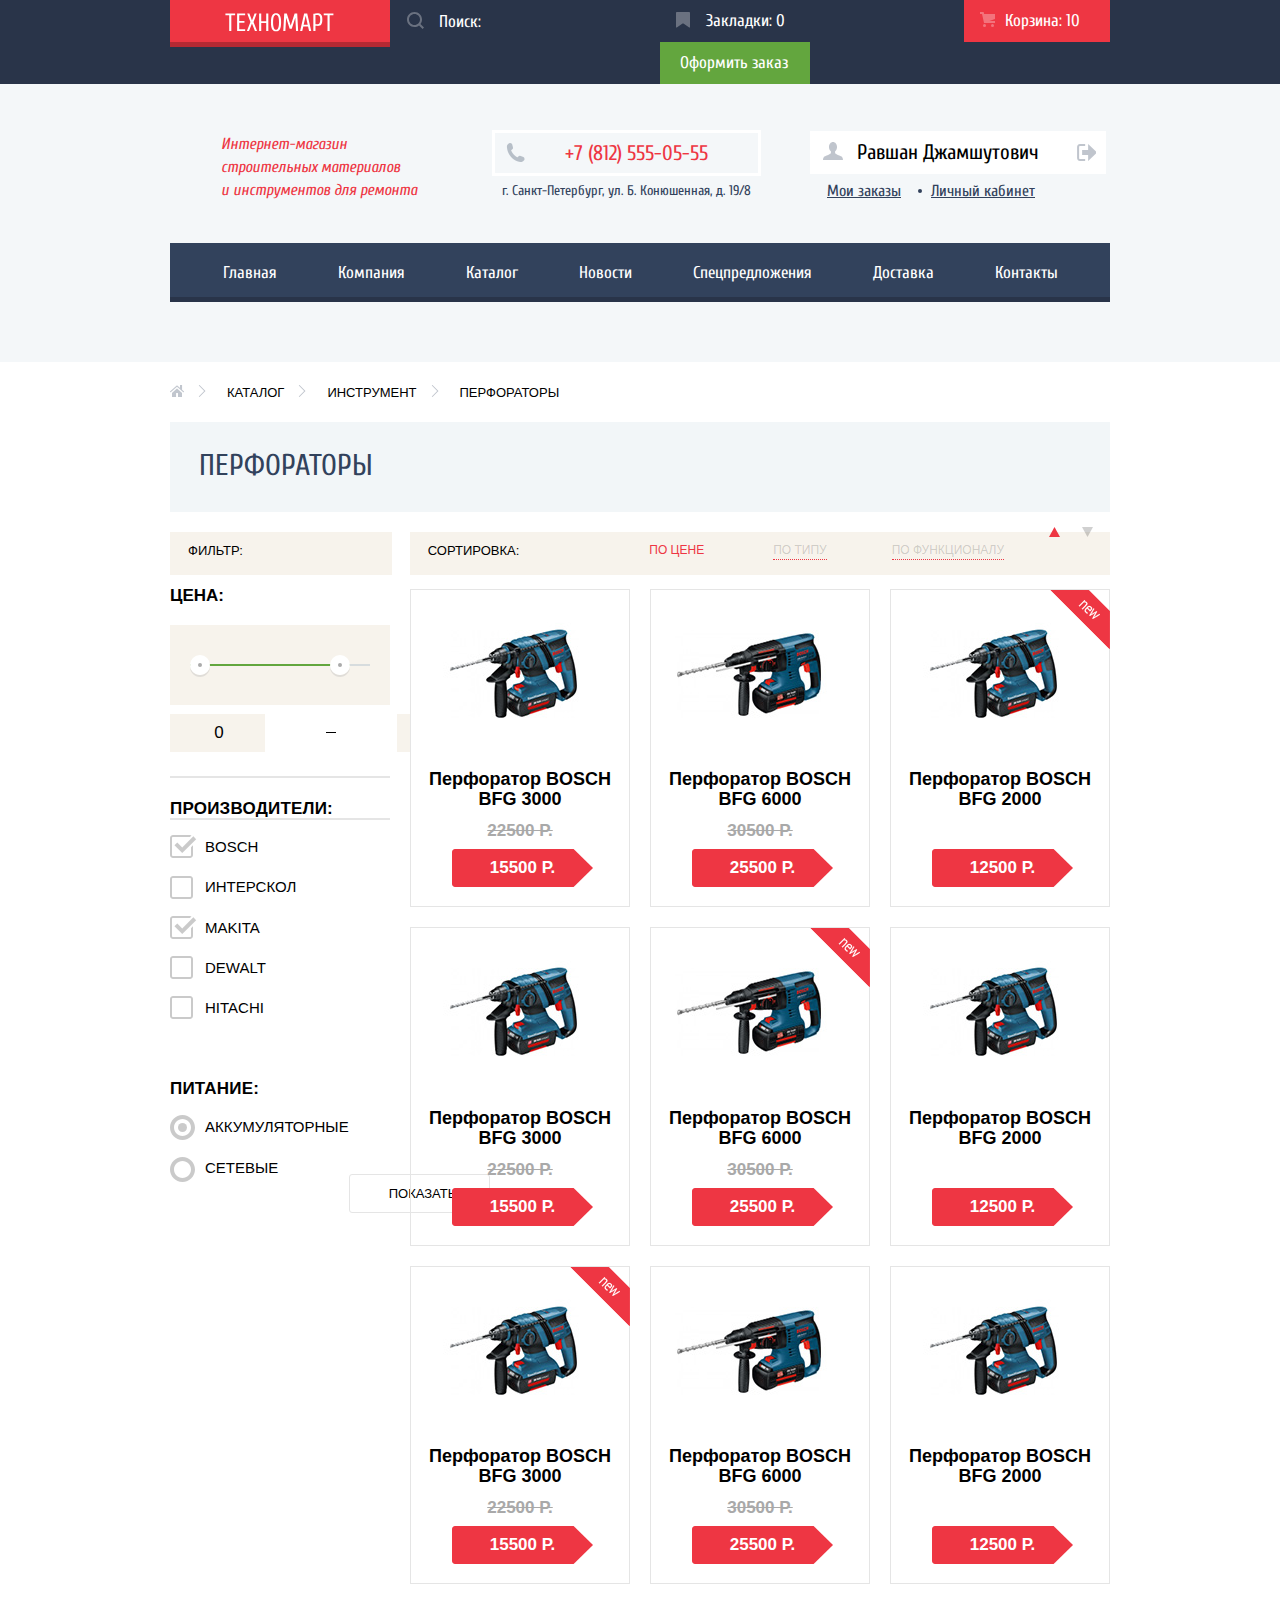
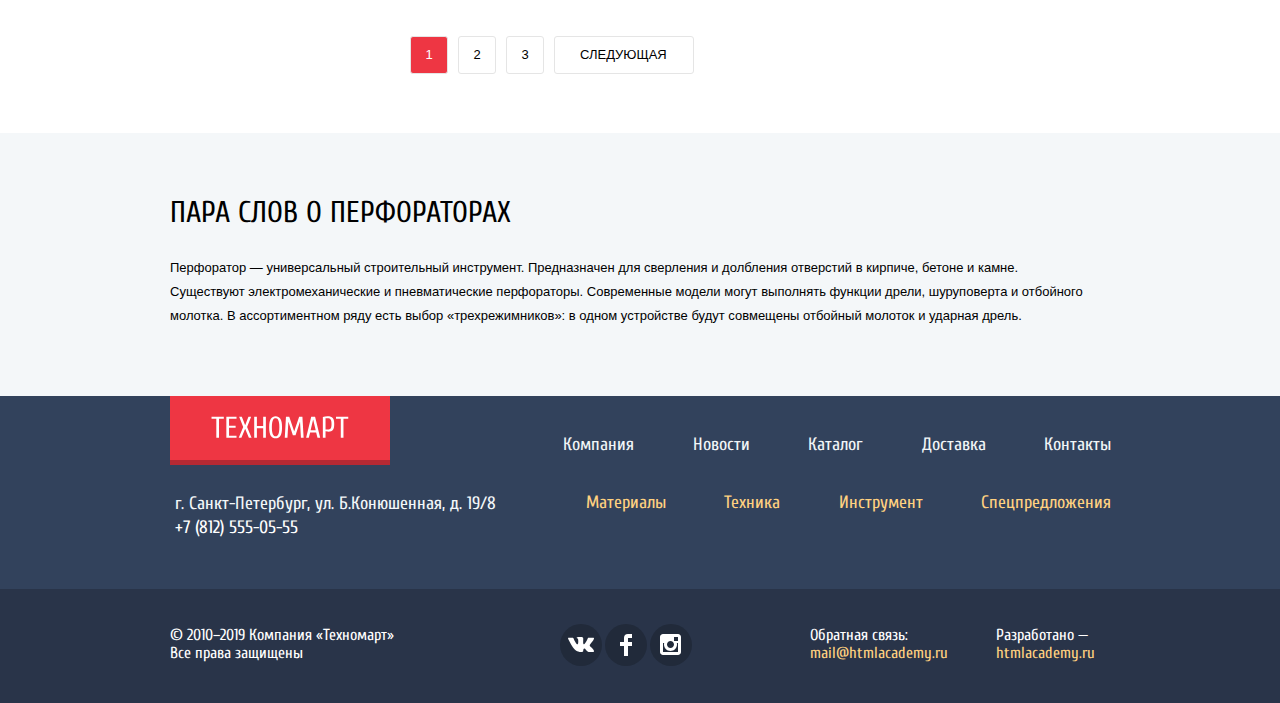
==== commit 379296df: "исправлено распоожение значка log-out" ====
--- a/catalog.html
+++ b/catalog.html
@@ -20,7 +20,8 @@
               <div class="header-search">
                 <h2 class="visually-hidden">Поиск</h2>
                 <form class="search" action="index.html" method="get">
-                  <input type="search" name="site-search" placeholder="Поиск:">
+                  <label class="visually-hidden" for="search">Поиск</label>
+                  <input id="search" type="search" name="site-search" placeholder="Поиск:">
                   <button class="search-button" type="submit">
                     <svg version="1.1" xmlns="http://www.w3.org/2000/svg" xmlns:xlink="http://www.w3.org/1999/xlink" x="0px" y="0px" width="17px"
                      height="17px" viewBox="0 0 17 17" enable-background="new 0 0 17 17" xml:space="preserve">
@@ -154,7 +155,7 @@
                   </li>
                   <li>
                     <input class="checkbox-input" type="checkbox" name="interscall" id="interscall-field">
-                    <label class="checkbox-label" for="interscall-field" class="checkbox-label"> ИНТЕРСКОЛ </label>
+                    <label class="checkbox-label" for="interscall-field"> ИНТЕРСКОЛ </label>
                   </li>
                   <li>
                     <input class="checkbox-input" type="checkbox" name="makita" id="makita-field" checked>
@@ -193,27 +194,27 @@
             <h2 class="visually-hidden">Список товаров</h2>
             <ul class="catalog-goods__items catalog-version__items">
               <li class="catalog-item">
-                <a href="catalog-item.html">  <img src="img/BOSCH BFG 3000.jpg" width="218" height="170" alt="Перфоратор BOSCH BFG 3000">
+                <a href="catalog-item.html">  <img src="img/bosch-bfg-3000.jpg" width="218" height="170" alt="Перфоратор BOSCH BFG 3000">
                 </a>
                 <h3 class="item-name"><a href="catalog-item">Перфоратор BOSCH<br> BFG 3000</a></h3>
                 <div class="catalog-item-price">
                   <span class="cross-out">22500 Р.</span>
-                  <p class="button" href="#">15500 Р.</p>
-                </div>
-                <div class="catalog-item__hover-button">
-                  <div class="hover-button__wrapper">
-                    <a class="to-buy">Купить</a>
-                    <a class="to-bookmarks">В закладки</a>
-                  </div>
-                </div>
-              </li>
-              <li class="catalog-item">
-                <a href="catalog-item.html">  <img src="img/BOSCH BFG 6000.jpg" width="218" height="170" alt="Перфоратор BOSCH BFG 6000">
+                  <p class="button">15500 Р.</p>
+                </div>
+                <div class="catalog-item__hover-button">
+                  <div class="hover-button__wrapper">
+                    <a class="to-buy">Купить</a>
+                    <a class="to-bookmarks">В закладки</a>
+                  </div>
+                </div>
+              </li>
+              <li class="catalog-item">
+                <a href="catalog-item.html">  <img src="img/bosch-bfg-6000.jpg" width="218" height="170" alt="Перфоратор BOSCH BFG 6000">
                 </a>
                 <h3 class="item-name"><a href="catalog-item">Перфоратор BOSCH<br> BFG 6000</a></h3>
                 <div class="catalog-item-price">
                   <span class="cross-out">30500 Р.</span>
-                  <p class="button" href="#">25500 Р.</p>
+                  <p class="button">25500 Р.</p>
                 </div>
                 <div class="catalog-item__hover-button">
                   <div class="hover-button__wrapper">
@@ -223,26 +224,26 @@
                 </div>
               </li>
               <li class="catalog-item new-item">
-                <a href="catalog-item.html">  <img src="img/BOSCH BFG 2000.jpg" width="218" height="170" alt="Перфоратор BOSCH BFG 2000">
+                <a href="catalog-item.html">  <img src="img/bosch-bfg-2000.jpg" width="218" height="170" alt="Перфоратор BOSCH BFG 2000">
                 </a>
                 <h3 class="item-name"><a href="catalog-item">Перфоратор BOSCH<br> BFG 2000</a></h3>
                 <div class="catalog-item-price">
-                  <p class="button no-discount__button" href="#">12500 Р.</p>
-                </div>
-                <div class="catalog-item__hover-button">
-                  <div class="hover-button__wrapper">
-                    <a class="to-buy">Купить</a>
-                    <a class="to-bookmarks">В закладки</a>
-                  </div>
-                </div>
-              </li>
-              <li class="catalog-item">
-                <a href="catalog-item.html">  <img src="img/BOSCH BFG 3000.jpg" width="218" height="170" alt="Перфоратор BOSCH BFG 3000">
+                  <p class="button no-discount__button">12500 Р.</p>
+                </div>
+                <div class="catalog-item__hover-button">
+                  <div class="hover-button__wrapper">
+                    <a class="to-buy">Купить</a>
+                    <a class="to-bookmarks">В закладки</a>
+                  </div>
+                </div>
+              </li>
+              <li class="catalog-item">
+                <a href="catalog-item.html">  <img src="img/bosch-bfg-3000.jpg" width="218" height="170" alt="Перфоратор BOSCH BFG 3000">
                 </a>
                 <h3 class="item-name"><a href="catalog-item">Перфоратор BOSCH<br> BFG 3000</a></h3>
                 <div class="catalog-item-price">
                   <span class="cross-out">22500 Р.</span>
-                  <p class="button" href="#">15500 Р.</p>
+                  <p class="button">15500 Р.</p>
                 </div>
                 <div class="catalog-item__hover-button">
                   <div class="hover-button__wrapper">
@@ -252,26 +253,26 @@
                 </div>
               </li>
               <li class="catalog-item new-item">
-                <a href="catalog-item.html">  <img src="img/BOSCH BFG 6000.jpg" width="218" height="170" alt="Перфоратор BOSCH BFG 6000">
+                <a href="catalog-item.html">  <img src="img/bosch-bfg-6000.jpg" width="218" height="170" alt="Перфоратор BOSCH BFG 6000">
                 </a>
                 <h3 class="item-name"><a href="catalog-item">Перфоратор BOSCH<br> BFG 6000</a></h3>
                 <div class="catalog-item-price">
                   <span class="cross-out">30500 Р.</span>
-                  <p class="button" href="#">25500 Р.</p>
-                </div>
-                <div class="catalog-item__hover-button">
-                  <div class="hover-button__wrapper">
-                    <a class="to-buy">Купить</a>
-                    <a class="to-bookmarks">В закладки</a>
-                  </div>
-                </div>
-              </li>
-              <li class="catalog-item">
-                <a href="catalog-item.html">  <img src="img/BOSCH BFG 2000.jpg" width="218" height="170" alt="Перфоратор BOSCH BFG 2000">
+                  <p class="button">25500 Р.</p>
+                </div>
+                <div class="catalog-item__hover-button">
+                  <div class="hover-button__wrapper">
+                    <a class="to-buy">Купить</a>
+                    <a class="to-bookmarks">В закладки</a>
+                  </div>
+                </div>
+              </li>
+              <li class="catalog-item">
+                <a href="catalog-item.html">  <img src="img/bosch-bfg-2000.jpg" width="218" height="170" alt="Перфоратор BOSCH BFG 2000">
                 </a>
                 <h3 class="item-name"><a href="catalog-item">Перфоратор BOSCH<br> BFG 2000</a></h3>
                 <div class="catalog-item-price">
-                  <p class="button no-discount__button" href="#">12500 Р.</p>
+                  <p class="button no-discount__button">12500 Р.</p>
                 </div>
                 <div class="catalog-item__hover-button">
                   <div class="hover-button__wrapper">
@@ -281,41 +282,41 @@
                 </div>
               </li>
               <li class="catalog-item new-item">
-                <a href="catalog-item.html">  <img src="img/BOSCH BFG 3000.jpg" width="218" height="170" alt="Перфоратор BOSCH BFG 3000">
+                <a href="catalog-item.html">  <img src="img/bosch-bfg-3000.jpg" width="218" height="170" alt="Перфоратор BOSCH BFG 3000">
                 </a>
                 <h3 class="item-name"><a href="catalog-item">Перфоратор BOSCH<br> BFG 3000</a></h3>
                 <div class="catalog-item-price">
                   <span class="cross-out">22500 Р.</span>
-                  <p class="button" href="#">15500 Р.</p>
-                </div>
-                <div class="catalog-item__hover-button">
-                  <div class="hover-button__wrapper">
-                    <a class="to-buy">Купить</a>
-                    <a class="to-bookmarks">В закладки</a>
-                  </div>
-                </div>
-              </li>
-              <li class="catalog-item">
-                <a href="catalog-item.html">  <img src="img/BOSCH BFG 6000.jpg" width="218" height="170" alt="Перфоратор BOSCH BFG 6000">
+                  <p class="button">15500 Р.</p>
+                </div>
+                <div class="catalog-item__hover-button">
+                  <div class="hover-button__wrapper">
+                    <a class="to-buy">Купить</a>
+                    <a class="to-bookmarks">В закладки</a>
+                  </div>
+                </div>
+              </li>
+              <li class="catalog-item">
+                <a href="catalog-item.html">  <img src="img/bosch-bfg-6000.jpg" width="218" height="170" alt="Перфоратор BOSCH BFG 6000">
                 </a>
                 <h3 class="item-name"><a href="catalog-item">Перфоратор BOSCH<br> BFG 6000</a></h3>
                 <div class="catalog-item-price">
                   <span class="cross-out">30500 Р.</span>
-                  <p class="button" href="#">25500 Р.</p>
-                </div>
-                <div class="catalog-item__hover-button">
-                  <div class="hover-button__wrapper">
-                    <a class="to-buy">Купить</a>
-                    <a class="to-bookmarks">В закладки</a>
-                  </div>
-                </div>
-              </li>
-              <li class="catalog-item">
-                <a href="catalog-item.html">  <img src="img/BOSCH BFG 2000.jpg" width="218" height="170" alt="Перфоратор BOSCH BFG 2000">
+                  <p class="button">25500 Р.</p>
+                </div>
+                <div class="catalog-item__hover-button">
+                  <div class="hover-button__wrapper">
+                    <a class="to-buy">Купить</a>
+                    <a class="to-bookmarks">В закладки</a>
+                  </div>
+                </div>
+              </li>
+              <li class="catalog-item">
+                <a href="catalog-item.html">  <img src="img/bosch-bfg-2000.jpg" width="218" height="170" alt="Перфоратор BOSCH BFG 2000">
                 </a>
                 <h3 class="item-name"><a href="catalog-item">Перфоратор BOSCH<br> BFG 2000</a></h3>
                 <div class="catalog-item-price">
-                  <p class="button no-discount__button" href="#">12500 Р.</p>
+                  <p class="button no-discount__button">12500 Р.</p>
                 </div>
                 <div class="catalog-item__hover-button">
                   <div class="hover-button__wrapper">
@@ -390,17 +391,17 @@
             <div class="footer-social">
               <ul class="social-media">
               <li>
-                <a class="social-button" href="#" alt="Вконтакте">
+                <a class="social-button" href="#">
                   <svg xmlns="http://www.w3.org/2000/svg" width="26" height="15"><path fill="#FFF" d="M16.138 11.51c.956-.309 2.18 2.04 3.483 2.939.978.681 1.727.534 1.727.534l3.473-.05s1.815-.112.957-1.554c-.071-.12-.503-1.069-2.585-3.022-2.177-2.043-1.882-1.712.739-5.244 1.597-2.153 2.236-3.468 2.036-4.028-.192-.539-1.365-.399-1.365-.399L20.69.713c-.381.001-.704.119-.851.515-.003.004-.621 1.666-1.445 3.079-1.741 2.989-2.436 3.148-2.724 2.961-.661-.433-.494-1.737-.494-2.664 0-2.897.432-4.105-.846-4.417-.427-.104-.739-.172-1.828-.182-1.392-.021-2.574 0-3.244.329-.445.223-.786.712-.579.74.26.035.843.16 1.155.586.401.552.389 1.789.389 1.789s.229 3.411-.54 3.834c-.528.29-1.25-.302-2.803-3.016-.793-1.388-1.392-2.922-1.392-2.922s-.116-.285-.326-.441c-.25-.185-.6-.244-.6-.244L.848.684S.29.7.085.946c-.182.218-.015.668-.015.668s2.909 6.881 6.203 10.347c3.02 3.182 6.452 2.971 6.452 2.971h1.555s.469-.054.709-.312c.224-.24.214-.691.214-.691s-.031-2.109.935-2.419z"/></svg>
                 </a>
               </li>
               <li>
-                <a class="social-button" href="#" alt="Фейсбук">
+                <a class="social-button" href="#">
                   <svg xmlns="http://www.w3.org/2000/svg" width="12" height="22"><path fill="#FFF" d="M12 4V0H8a4 4 0 0 0-4 4v4H0v4h4v10h4V12h4V8H8V4h4z"/></svg>
                 </a>
               </li>
               <li>
-                <a class="social-button" href="#" alt="Инстаграм">
+                <a class="social-button" href="#">
                   <svg version="1.1" id="Layer_1" xmlns="http://www.w3.org/2000/svg" xmlns:xlink="http://www.w3.org/1999/xlink" x="0px" y="0px"
                  width="21px" height="21px" viewBox="0 0 21 21" enable-background="new 0 0 21 21" xml:space="preserve">
                     <path fill="#FFFFFF" d="M18,0H3C1.35,0,0,1.35,0,3v15c0,1.65,1.35,3,3,3h15c1.65,0,3-1.35,3-3V3C21,1.35,19.65,0,18,0z M10.5,7
--- a/css/style.css
+++ b/css/style.css
@@ -1,75 +1,64 @@
 
-body
-{
-    font-family: 'Cuprum', Arial, sans-serif;
-    font-size: 17px;
-    font-weight: 400;
-
-    margin: 0;
-    padding: 0;
-
-    color: #fff;
-}
-a
-{
-    text-decoration: none;
-}
-
-.page-container
-{
+body {
+  font-family: 'Cuprum', Arial, sans-serif;
+  font-size: 17px;
+  font-weight: 400;
+  margin: 0;
+  padding: 0;
+  color: #fff;
+}
+
+a {
+  text-decoration: none;
+}
+
+.page-container {
   display: flex;
   width: 1200px;
   margin: 0 auto;
   flex-direction: column;
 }
 
-.main-header
-{
-    background-color: #f4f7f9;
-}
-
-.user-functions
-{
-    font-size: 17px;
-    line-height: 14px;
-
-    color: #fff;
-    background-color: #293449;
-}
-
-html{
+.main-header {
+  background-color: #f4f7f9;
+}
+
+.user-functions {
+  font-size: 17px;
+  line-height: 14px;
+  color: #fff;
+  background-color: #293449;
+}
+
+html {
   box-sizing: border-box;
 }
 
-*, *:before, *:after{
+*, *:before, *:after {
   box-sizing: inherit;
 }
 
-.container-box
-{
+.container-box {
   width: 100%;
 }
 
-.container-box__inner
-{
+.container-box__inner {
   width: 940px;
   margin: 0px auto;
 }
 
-.user-functions .container-box__inner
-{
+.user-functions .container-box__inner {
   display: flex;
   align-items: center;
   padding-left: 220px;
   position: relative;
 }
 
-.header-info .container-box__inner{
-  display: flex;
-}
-
-.user-functions__list
-{
+.header-info .container-box__inner {
+  display: flex;
+}
+
+.user-functions__list {
   display: flex;
   justify-content: space-between;
   list-style: none;
@@ -79,8 +68,7 @@
   padding-left: 0;
 }
 
-.purchase
-{
+.purchase {
   display: flex;
   flex-wrap: wrap;
   justify-content: space-between;
@@ -88,23 +76,20 @@
   padding-left: 0;
 }
 
-.purchase a
-{
+.purchase a {
   display: flex;
   color: #fff;
   padding-top: 14px;
   padding-bottom: 14px;
 }
 
-.purchase a:hover
-{
-    background-color: #212a3a;
-}
-
-.purchase a:active
-{
-    color: rgba(255, 255, 255, .6);
-    background-color: #161d29;
+.purchase a:hover {
+  background-color: #212a3a;
+}
+
+.purchase a:active {
+  color: rgba(255, 255, 255, .6);
+  background-color: #161d29;
 }
 
 .purchase-link {
@@ -142,29 +127,22 @@
   opacity: 0.3;
 }
 
-.main-header-logo
-{
-    display: inline-block;
-
-    padding: 13px 56px 13px 55px;
-
-    user-select: none;
-
-    background-color: #ee3643;
-    box-shadow: inset 0 -5px 0 0 rgba(0, 0, 0, .24);
-
-    position: absolute;
-    left: 0;
-    top: 0;
-}
-
-.main-header-logo:hover
-{
-    background-color: #ca2c37;
-}
-
-.main-header-logo:active
-{
+.main-header-logo {
+  display: inline-block;
+  padding: 13px 56px 13px 55px;
+  user-select: none;
+  background-color: #ee3643;
+  box-shadow: inset 0 -5px 0 0 rgba(0, 0, 0, .24);
+  position: absolute;
+  left: 0;
+  top: 0;
+}
+
+.main-header-logo:hover {
+  background-color: #ca2c37;
+}
+
+.main-header-logo:active {
   background-color: #ba2732;
 }
 
@@ -173,8 +151,7 @@
   position: relative;
 }
 
-.search input[type='search']
-{
+.search input[type='search'] {
   border: none;
   background-color: #293449;
   width: 270px;
@@ -182,60 +159,47 @@
   padding-left: 49px;
 }
 
-.search input::-webkit-input-placeholder
-{
+.search input::-webkit-input-placeholder {
   font-family: Cuprum, sans-serif;
   font-size: 17px;
-
   text-align: left;
-
   color: #fff;
-
-}
-
-.search input::-moz-placeholder
-{
+}
+
+.search input::-moz-placeholder {
   font-family: Cuprum, sans-serif;
   font-size: 17px;
-
   text-align: left;
-
   color: #fff;
-
-}
-.search input:-moz-placeholder
-{
+}
+
+.search input:-moz-placeholder {
   font-family: Cuprum, sans-serif;
   font-size: 17px;
-
   text-align: left;
-
   color: #fff;
-
-}
-.search input:-ms-input-placeholder
-{
+}
+
+.search input:-ms-input-placeholder {
   font-family: Cuprum, sans-serif;
   font-size: 17px;
-
   text-align: left;
-
   color: #fff;
-
-}
-
-.search input:hover
-{
-    background-color: #212a3a;
-}
-
-.search input:focus
-{
-    font-family: Cuprum, sans-serif;
-    font-size: 17px;
-
-    color: black;
-    background-color: #fff;
+}
+
+.search input:hover {
+  background-color: #212a3a;
+}
+
+.search input:hover + .search-button svg {
+  opacity: 1;
+}
+
+.search input:focus {
+  font-family: Cuprum, sans-serif;
+  font-size: 17px;
+  color: black;
+  background-color: #fff;
 }
 
 .search input:focus + .search-button svg {
@@ -255,7 +219,6 @@
  background-color:transparent;
  box-shadow: none;
  cursor: pointer;
-
 }
 
 .search-button svg {
@@ -263,52 +226,40 @@
   opacity: 0.3;
 }
 
-.search-button svg:hover {
-  opacity: 1;
-}
-
-a.full
-{
-    user-select: none;
-
-    background-color: #ee3643;
-}
-a.full:hover
-{
-    background-color: #ca2c37;
-}
-
-a.full:active
-{
+a.full {
+  user-select: none;
+  background-color: #ee3643;
+}
+
+a.full:hover {
+  background-color: #ca2c37;
+}
+
+a.full:active {
   color: #f1f5f7;
   background-color: #ba2732;
 }
 
-
-a.checkout
-{
+a.checkout {
   user-select: none;
   padding: 14px 22px 14px 20px;
   background-color: #63a63e;
 }
-a.checkout:hover
-{
+
+a.checkout:hover {
   background-color: #5fbb2d;
 }
 
-a.checkout:active
-{
-    color: #f1f5f7;
-    background-color: #518534;
-}
-
-.header-info
-{
-  display: flex;
-}
-
-.header-info h1
-{
+a.checkout:active {
+  color: #f1f5f7;
+  background-color: #518534;
+}
+
+.header-info {
+  display: flex;
+}
+
+.header-info h1 {
   display: flex;
   flex-direction: column;
   flex-wrap: wrap;
@@ -317,26 +268,21 @@
   font-weight: 400;
   font-style: italic;
   line-height: 23px;
-
   text-align: left;
   letter-spacing: normal;
   padding: 38px 75px 22px 51px;
   color: #ee3643;
 }
 
-.header-contacts
-{
+.header-contacts {
  padding-top: 57px;
 }
 
-.header-contacts a
-{
+.header-contacts a {
   position: relative;
   font-family: Cuprum, sans-serif;
   font-size: 21px;
-
   padding: 8px 50px 8px 70px;
-
   color: #ee3643;
   border: solid 3px #fff;
 }
@@ -351,22 +297,19 @@
   top: 10px;
 }
 
-.header-contacts p
-{
-    font-family: Cuprum, sans-serif;
-    font-size: 14px;
-    line-height: 24px;
-    text-align: center;
-
-    color: #32425c;
+.header-contacts p {
+  font-family: Cuprum, sans-serif;
+  font-size: 14px;
+  line-height: 24px;
+  text-align: center;
+  color: #32425c;
 }
 
 .authorization {
   display: flex;
 }
 
-.authorization-list
-{
+.authorization-list {
   display: flex;
   justify-content: space-between;
   margin: 0;
@@ -377,13 +320,10 @@
   width: 281px;
 }
 
-.authorization a
-{
+.authorization a {
   font-size: 21px;
   line-height: 21px;
-
   user-select: none;
-
   color: #000;
   background-color: #fff;
 }
@@ -412,14 +352,12 @@
   padding: 11px 25px 11px 25px;
 }
 
-.authorization a:hover
-{
-    color: #ee3643;
-}
-
-.authorization a:active
-{
-    color: rgba(0, 0, 0, .3);
+.authorization a:hover {
+  color: #ee3643;
+}
+
+.authorization a:active {
+  color: rgba(0, 0, 0, .3);
 }
 
 /*Равшан джамшутович*/
@@ -431,29 +369,26 @@
   margin-left: 49px;
 }
 
-.user-profile p
-{
+.user-profile p {
   display: flex;
   padding: 11px 67px 11px 0px;
   margin-bottom: 7px;
   flex-wrap: wrap;
-
   text-align: left;
-
   background-color: #fff;
-}
-
-.user-name a
-{
+  position: relative;
+}
+
+.user-name a {
   font-size: 21px;
   line-height: 21px;
   padding-left: 47px;
   color: #000;
   position: relative;
 }
+
 .user-name a:active,
-.menu-elements a:active
-{
+.menu-elements a:active {
   opacity: 0.3;
 }
 
@@ -466,14 +401,24 @@
   left: 13px;
 }
 
+a.user-name__log-out{
+  width: 20px;
+  height: 20px;
+  position: absolute;
+  right: 0;
+  top: 0;
+  padding: 0;
+}
+
 .user-name__log-out::after {
   content: '';
   background-image: url(../img/icon-logout.svg);
   width: 20px;
   height: 17px;
-  position: absolute;
-  left: 295px;
-  top: -19px;
+  display: block;
+  position: absolute;
+  top: 13px;
+  right: 10px;
 }
 
 .user-name a::before,
@@ -491,8 +436,7 @@
   opacity: 0.3;
 }
 
-.menu-elements
-{
+.menu-elements {
   display: flex;
   justify-content: space-between;
   list-style: none;
@@ -509,15 +453,13 @@
   margin-right: 71px;
 }
 
-.menu-elements a
-{
+.menu-elements a {
   font-size: 16px;
   text-decoration: underline;
   color: #32425c;
 }
 
-.menu-elements a:not(:active):hover
-{
+.menu-elements a:not(:active):hover {
   color: #ee3643;
 }
 
@@ -534,15 +476,12 @@
 
 /*Навигация*/
 
-.main-navigation
-{
+.main-navigation {
   padding-bottom: 60px;
   margin-bottom: 59px;
-
-}
-
-.site-navigation
-{
+}
+
+.site-navigation {
   display: flex;
   flex-wrap: wrap;
   margin-top: 9px;
@@ -551,84 +490,65 @@
   padding: 0 22px;
 }
 
-.site-navigation li
-{
+.site-navigation li {
   font-family: Cuprum;
-
   list-style: none;
   padding: 21px 30.5px;
-
-  display: flex;
-}
-
-.site-navigation a
-{
-    font-size: 17px;
-    line-height: 17px;
-
-    text-align: left;
-
-    color: #fff;
-}
-
-.site-navigation li:hover
-{
+  display: flex;
+}
+
+.site-navigation a {
+  font-size: 17px;
+  line-height: 17px;
+  text-align: left;
+  color: #fff;
+}
+
+.site-navigation li:hover {
   background-color: #293449;
 }
 
-.site-navigation li:active
-{
-    color: #f1f5f7;
-    background-color: #1d2739;
-}
-
-.main-container
-{
-    background-color: #fff;
-    display: flex;
-    flex-direction: column;
-}
-
-.main-container h1
-{
+.site-navigation li:active,
+.site-navigation a:active {
+  color: rgba(255, 255, 255, 0.5);
+  background-color: #1d2739;
+}
+
+.main-container {
+  background-color: #fff;
+  display: flex;
+  flex-direction: column;
+}
+
+.main-container h1 {
   font-size: 30px;
   font-weight: 400;
   width: 100%;
   padding: 27px 0 28px 29px;
-
   text-transform: uppercase;
-
   color: #32425c;
   background-color: #f2f6f8;
 }
 
-.main-container h2
-{
-    font-size: 30px;
-
-    text-align: left;
-    text-transform: uppercase;
-    font-weight: 400;
-
-    color: #000;
-}
-
-.main-container p
-{
-    font-family: PTSans, sans-serif;
-    font-size: 13px;
-    line-height: 24px;
-
-    margin-top: 0;
-    margin-bottom: 23px;
-
-    text-align: left;
-
-    color: #000;
-}
-
-.contacts-info
-{
+.main-container h2 {
+  font-size: 30px;
+  text-align: left;
+  text-transform: uppercase;
+  font-weight: 400;
+  color: #000;
+}
+
+.main-container p {
+  font-family: PTSans, sans-serif;
+  font-size: 13px;
+  line-height: 24px;
+  margin-top: 0;
+  margin-bottom: 23px;
+  text-align: left;
+  color: #000;
+}
+
+.contacts-info {
   display: flex;
   justify-content: space-between;
   margin-top: 52px;
@@ -640,8 +560,7 @@
   flex-direction: column;
 }
 
-.info:nth-child(3)
-{
+.info:nth-child(3) {
   margin-bottom: 0;
 }
 
@@ -657,7 +576,6 @@
   display: flex;
   flex-wrap: wrap;
   margin-bottom: 67px;
-
 }
 
 .categories-list__first-row {
@@ -683,7 +601,6 @@
   text-align: left;
   margin: 0;
   padding-right: 79px;
-
 }
 
 .categories__icon {
@@ -736,8 +653,7 @@
   background-color: rgba(0,0,0,0.3)
 }
 
-.categories-list__first-row li:first-child
-{
+.categories-list__first-row li:first-child {
   background-color: #ffbf47;
 }
 
@@ -753,14 +669,12 @@
   height: 59px;
 }
 
-.categories-list__first-row li:nth-child(2)
-{
+.categories-list__first-row li:nth-child(2) {
   background-color: #3bbce3;
 
 }
 
-.categories-list__first-row li:last-child
-{
+.categories-list__first-row li:last-child {
   background-color: #dc91d8;
 
 }
@@ -770,8 +684,7 @@
   top: 0;
 }
 
-.categories-list__second-row
-{
+.categories-list__second-row {
   display: flex;
   justify-content: space-between;
 }
@@ -782,8 +695,7 @@
   position: relative;
 }
 
-.slider__item
-{
+.slider__item {
   display: none;
   position: relative;
   flex-direction: column;
@@ -828,7 +740,6 @@
   color: #fff;
   text-transform: uppercase;
   text-align: center;
-
   background-color: #ee3643;
   border-radius: 3px;
   padding: 12px 46px 10px 50px;
@@ -895,8 +806,7 @@
   background-color: #ee3643;
 }
 
-.categories-list__right-column
-{
+.categories-list__right-column {
   display: flex;
   flex-direction: column;
   padding-inline-start: 0;
@@ -904,33 +814,29 @@
   margin-left: 20px;
 }
 
-.categories-list__right-column li
-{
+.categories-list__right-column li {
   display: flex;
   flex-direction: column;
   width: 300px;
   color: #FFF;
   padding: 22px 23px 20px 23px;
   margin-top: 0;
-
   position: relative;
 }
 
-.categories-list__right-column li:first-child
-{
+.categories-list__right-column li:first-child {
   background-color: #8ed78f;
   margin-bottom: 20px;
   margin-top: 20px;
 }
 
-.categories-list__right-column li:last-child
-{
+.categories-list__right-column li:last-child {
   background-color: #ffc047;
 }
 
 
 /*Популярные товары*/
-.catalog-goods{
+.catalog-goods {
   display: flex;
   flex-direction: column;
   flex-wrap: wrap;
@@ -950,7 +856,6 @@
   text-align: left;
   color: #32425c;
   text-transform: uppercase;
-
   padding-left: 28px;
   margin-top: 28px;
 }
@@ -960,7 +865,6 @@
   color: #fff;
   text-transform: uppercase;
   line-height: 18px;
-
   background-color: #ee3643;
   border-radius: 3px;
   padding: 11px 55px 5px 55px;
@@ -1114,7 +1018,6 @@
   height: 279px;
   left: 230px;
   top: -27px;
-
 }
 
 .services__toggle_button {
@@ -1126,7 +1029,6 @@
   border-top-color: #405069;
   border-width: 1px;
   border-style: solid;
-
   color: #fff;
   font-weight: 700;
   font-family: Cuprum;
@@ -1134,7 +1036,6 @@
   line-height: 30px;
   text-align: left;
   padding-left: 23px;
-
 }
 
 .services__toggle_button:hover {
@@ -1179,7 +1080,6 @@
   color: #32425c;
   text-transform: uppercase;
   margin: 0 0 23px;
-
 }
 
 .services__card p {
@@ -1227,73 +1127,58 @@
   border-radius: 3px;
 }
 
-.companies
-{
+.companies {
   display: flex;
   flex-direction: column;
   font-size: 18px;
   margin: 0;
-
   list-style: none;
-
   text-align: left;
   padding-inline-start: 0;
-
   color: #000;
 }
 
-.companies li
-{
+.companies li {
   padding-bottom: 19px;
 }
 
 .companies li::before
 {
-    display: inline-block;
-
-    width: 25px;
-    height: 2px;
-    margin-right: 11px;
-
-    content: '';
-    vertical-align: middle;
-
-    background-color: #ee3643;
-}
-
-.info a
-{
+  display: inline-block;
+  width: 25px;
+  height: 2px;
+  margin-right: 11px;
+  content: '';
+  vertical-align: middle;
+  background-color: #ee3643;
+}
+
+.info a {
   display: flex;
   align-items: center;
   justify-content: center;
   font-size: 14px;
   width: 220px;
   height: 38px;
-
   margin-top: 17px;
-
   user-select: none;
   text-align: center;
   text-transform: uppercase;
-
   color: #fff;
   border-radius: 3px;
   background-color: #ee3643;
 }
 
 
-.info a:hover
-{
+.info a:hover {
   background-color: #ca2c37;
 }
 
-.info a:active
-{
+.info a:active {
   background-color: #ba2732;
 }
 
-.map
-{
+.map {
   margin-top: 7px;
 }
 
@@ -1305,36 +1190,29 @@
   margin-top: 45px;
 }
 
-.contacts a
-{
+.contacts a {
   font-size: 14px;
-
   display: flex;
   justify-content: center;
   align-items: center;
   width: 300px;
   height: 38px;
-
   margin-top: 37px;
   margin-bottom: 86px;
-
   user-select: none;
   text-align: center;
   text-transform: uppercase;
-
   color: #fff;
   border-radius: 3px;
   background-color: #ee3643;
 }
 
-.contacts a:hover
-{
-    background-color: #ca2c37;
-}
-
-.contacts a:active
-{
-    background-color: #ba2732;
+.contacts a:hover {
+  background-color: #ca2c37;
+}
+
+.contacts a:active {
+  background-color: #ba2732;
 }
 
 
@@ -1343,27 +1221,21 @@
   margin-bottom: 0;
 }
 
-.breadcrumbs
-{
+.breadcrumbs {
   display: flex;
   flex-wrap: wrap;
-
   list-style: none;
   padding: 0;
   margin: 20px 0;
 }
 
 .breadcrumbs-current,
-.breadcrumbs a
-{
+.breadcrumbs a {
   font-family: PTSans, sans-serif;
   font-size: 13px;
-
   text-transform: uppercase;
-
   padding-right: 15px;
   margin-left: 28px;
-
   color: #000;
   position: relative;
 }
@@ -1382,11 +1254,9 @@
   margin-left: 14px;
 }
 
-.breadcrumbs-current
-{
+.breadcrumbs-current {
   line-height: 18px;
   padding-top: 1.5px;
-
 }
 
 /*Сортировка*/
@@ -1437,7 +1307,6 @@
 .sorting-types__wrapper {
   display: flex;
 }
-
 
 .sorting-types {
   display: flex;
@@ -1531,17 +1400,15 @@
 }
 
 /*Фильтры*/
-.filters
-{
+.filters {
   display: flex;
   flex-direction: column;
   font-family: PTSans, sans-serif;
   font-size: 15px;
-
   text-transform: uppercase;
-
   color: #000;
 }
+
 /*Фильтр цены*/
 .price-filter {
   display: flex;
@@ -1638,25 +1505,20 @@
   width: 10px;
   height: 1px;
   background-color: #000;
-
 }
 
 /*Чекбоксы*/
-
 fieldset {
   margin-left: 0;
 }
 
-.filters legend
-{
+.filters legend {
   font-size: 17px;
   font-weight: 700;
-
   letter-spacing: .2px;
 }
 
-.filters fieldset
-{
+.filters fieldset {
   border: none;
   padding: 0;
 }
@@ -1672,7 +1534,6 @@
   border: solid 0.5px #e5e5e5;
   width: 220px;
   position: absolute;
-
 }
 
 .checkboxes-list {
@@ -1680,8 +1541,7 @@
   margin-top: 20px;
 }
 
-.checkboxes-list li
-{
+.checkboxes-list li {
   list-style: none;
   margin-bottom: 23px;
 }
@@ -1712,7 +1572,7 @@
   top: -2.75px;
 }
 
-.checkbox-input:checked + label:before{
+.checkbox-input:checked + label:before {
   content: "";
   width: 27px;
   background: url(../img/checkbox-on.svg) center center no-repeat;
@@ -1774,7 +1634,7 @@
   top: -2.75px;
 }
 
-.radiobuttons-input:checked + label:before{
+.radiobuttons-input:checked + label:before {
   content: "";
   width: 25px;
   background: url(../img/radio-on.svg) center center no-repeat;
@@ -1790,13 +1650,11 @@
 
 
 /*Кнопка отправики*/
-.show-button
-{
+.show-button {
   display: flex;
   font-family: PTSans, sans-serif;
   font-size: 13px;
   line-height: 18px;
-
   text-transform: uppercase;
   border: solid 1px #e5e5e5;
   border-radius: 3px;
@@ -1823,11 +1681,9 @@
 
 /*Карточки каталога*/
 
-.item-hover
-{
+.item-hover {
   display: none;
 }
-
 
 .filter__and__catalog {
   display: flex;
@@ -1878,7 +1734,6 @@
   position: absolute;
   width: 218px;
   height: 164px;
-
   background-color: #fff;
   display: none;
 }
@@ -1954,9 +1809,8 @@
   border-color: #32425c;
 }
 
-.catalog-item:hover
-{
-   box-shadow: 0px 10px 25px 0 rgba(41, 52, 73, 0.5);
+.catalog-item:hover {
+  box-shadow: 0px 10px 25px 0 rgba(41, 52, 73, 0.5);
 }
 
 .item-name {
@@ -1964,63 +1818,51 @@
   margin-top: 5px;
 }
 
- .item-name a
-{
+.item-name a {
   display: flex;
   font-family: PTSans, sans-serif;
   font-size: 18px;
   font-weight: 700;
   line-height: 20px;
-
   margin: 0 auto;
-
   text-align: center;
-
   color: #000;
 }
 
-.catalog-item span
-{
+.catalog-item span {
   display: flex;
   justify-content: center;
   margin-top: 18px;
   margin-bottom: 9px;
-
   font-family: PTSans, sans-serif;
   font-size: 17px;
   font-weight: 700;
   line-height: 18px;
-
   text-decoration: line-through;
   color: #999;
 }
 
-.catalog-item .button
-{
+.catalog-item .button {
   display: flex;
   justify-content: center;
   align-items: center;
   margin-left: 5px;
-
   font-family: PTSans, sans-serif;
   font-size: 17px;
   font-weight: 700;
-
   color: #fff;
   background-image: url("../img/item-button.svg");
   background-position: center;
   background-repeat: no-repeat;
-
   height: 38px;
   margin-bottom: 19px;
 }
 
 /*Кнопки переключения страниц*/
-
 .catalog__pages-buttons {
   display: flex;
   align-items: center;
-  margin-bottom: 80px;
+  margin-bottom: 42px;
 }
 
 .pages-buttons__list {
@@ -2028,7 +1870,6 @@
   flex-wrap: wrap;
   list-style: none;
   padding: 0;
-
 }
 
 .pages-buttons__list a {
@@ -2082,21 +1923,23 @@
 }
 
 /*Пара слов о перфораторах*/
-
 .some-words {
   background-color: #f4f7f9;
 }
 
+.some-words__title {
+  padding-top: 38px;
+}
+
 p.some-words__text {
   margin-bottom: 68px;
 }
 
 /*Футер*/
-.main-footer
-{
-    background-color: #32425c;
-    display: flex;
-    flex-direction: column;
+.main-footer {
+  background-color: #32425c;
+  display: flex;
+  flex-direction: column;
 }
 
 .footer-wrapper {
@@ -2106,14 +1949,13 @@
 
 }
 
-.footer-logo_and_contacts
-{
+.footer-logo_and_contacts {
   display: flex;
   flex-direction: column;
   width: 35%;
 }
 
-.footer-navigation__wrapper{
+.footer-navigation__wrapper {
 	width: 65%;
 }
 
@@ -2122,59 +1964,50 @@
   flex-direction: column;
 }
 
-.footer-nav_and_logo
-{
+.footer-nav_and_logo {
   display: flex;
   align-items: flex-start
 }
 
-.main-footer-logo
-{
-    display: inline-block;
-
-    padding: 20px 41px 22px 41px;
-
-    user-select: none;
-
-    background-color: #ee3643;
-    box-shadow: inset 0 -5px 0 0 rgba(0, 0, 0, .24);
-}
-
-.main-footer-logo:hover
-{
-    background-color: #ca2c37;
-}
-
-.main-footer-logo:active
-{
-    background-color: #ba2732;
-}
-
-.footer-site-navigation
-{
+.main-footer-logo {
+  display: inline-block;
+
+  padding: 20px 41px 22px 41px;
+
+  user-select: none;
+
+  background-color: #ee3643;
+  box-shadow: inset 0 -5px 0 0 rgba(0, 0, 0, .24);
+}
+
+.main-footer-logo:hover {
+  background-color: #ca2c37;
+}
+
+.main-footer-logo:active {
+  background-color: #ba2732;
+}
+
+.footer-site-navigation {
   display: flex;
   padding-left: 24px;
   flex-wrap: wrap;
   padding-top: 20px;
 }
 
-.footer-navigation li
-{
-  display: flex;
-    list-style: none;
-}
-
-.footer-site-navigation a
-{
-    font-family: Cuprum, sans-serif;
-    font-size: 18px;
-    line-height: 24px;
-
-    text-align: left;
-}
-
-.footer-social
-{
+.footer-navigation li {
+  display: flex;
+  list-style: none;
+}
+
+.footer-site-navigation a {
+  font-family: Cuprum, sans-serif;
+  font-size: 18px;
+  line-height: 24px;
+  text-align: left;
+}
+
+.footer-social {
   display: flex;
   flex-wrap: wrap;
   padding-left: 43px;
@@ -2187,35 +2020,29 @@
   width: 588px;
 }
 
-.general-list a
-{
-
-    color: #f1f5f7;
-}
-
-.additional-list
-{
+.general-list a {
+  color: #f1f5f7;
+}
+
+.additional-list {
   display: flex;
   justify-content: space-between;
   width: 588px;
   padding-left: 63px;
 }
-.additional-list a
-{
-    color: #ffd180;
-}
-
-.footer-site-navigation a:hover
-{
-    text-decoration-line: underline;
-}
-.footer-site-navigation a:active
-{
-    opacity: 0.5;
-}
-
-.footer-contacts
-{
+
+.additional-list a {
+  color: #ffd180;
+}
+
+.footer-site-navigation a:hover {
+  text-decoration-line: underline;
+}
+.footer-site-navigation a:active {
+  opacity: 0.5;
+}
+
+.footer-contacts {
   color: #f3f7f9;
   font-size: 18px;
   display: flex;
@@ -2229,15 +2056,12 @@
   color: #fff;
 }
 
-.additional-info
-{
+.additional-info {
   display: flex;
   font-family: Cuprum, sans-serif;
   font-size: 16px;
   line-height: 18px;
-
   text-align: left;
-
   color: #fff;
   background-color: #293449;
   padding-top: 15px;
@@ -2256,33 +2080,30 @@
   max-width: 228px;
 }
 
-.social-media
-{
-    list-style: none;
-    display: flex;
-    justify-content: center;
-    padding-left: 0;
-}
-
-.social-media a
-{
-    color: #fff;
-    display: flex;
-    -webkit-box-align: center;
-    align-items: center;
-    justify-content: space-around;
-    position: relative;
-    width: 42px;
-    height: 42px;
-    margin: 1.5px;
-    background-color: #212a3a;
-    border-radius: 50px;
+.social-media {
+  list-style: none;
+  display: flex;
+  justify-content: center;
+  padding-left: 0;
+}
+
+.social-media a {
+  color: #fff;
+  display: flex;
+  -webkit-box-align: center;
+  align-items: center;
+  justify-content: space-around;
+  position: relative;
+  width: 42px;
+  height: 42px;
+  margin: 1.5px;
+  background-color: #212a3a;
+  border-radius: 50px;
 }
 
 .social-media a:hover,
-.social-media a:active
-{
-    background-color: #ee3643;
+.social-media a:active {
+  background-color: #ee3643;
 }
 
 .dev-contacts {
@@ -2296,21 +2117,17 @@
   margin: 0;
 }
 
-.dev-contacts a
-{
-    color: #ffd180;
-}
-
-.dev-contacts a:hover
-{
-    text-decoration-line: underline;
-}
-
-.dev-contacts a:active
-{
-    text-decoration: none;
-
-    color: #ee3643;
+.dev-contacts a {
+  color: #ffd180;
+}
+
+.dev-contacts a:hover {
+  text-decoration-line: underline;
+}
+
+.dev-contacts a:active {
+  text-decoration: none;
+  color: #ee3643;
 }
 
 .feedback,
@@ -2321,22 +2138,17 @@
 
 
 /*модальное окно главной страницы*/
-.letter-form__hidden
-{
+.letter-form__hidden {
   display:none;
 }
 
-.letter
-{
+.letter {
   display: flex;
   flex-direction:column;
-
   width: 620px;
   height: 430px;
-
   border-top: 7px solid #ff5156;
   box-shadow: 0 20px 40px 0 rgba(0, 0, 0, .75);
-
   position: fixed;
   top: 50%;
   left: 50%;
@@ -2345,9 +2157,7 @@
   font-family: Cuprum, sans-serif;
   font-size: 18px;
   line-height: 18px;
-
   text-align: left;
-
   color: #000;
   background-color: #fff;
 }
@@ -2392,36 +2202,29 @@
 }
 
 .letter input,
-textarea
-{
-    border: solid 2px #dee3e4;
-    background-color: #fff;
+textarea {
+  border: solid 2px #dee3e4;
+  background-color: #fff;
 }
 
 .letter input[type='text'],
-textarea
-{
+textarea {
   font-family: PTSans-Regular, sans-serif;
   font-size: 13px;
   line-height: 18px;
-
   text-align: left;
-
   color: #999;
-
   padding-left: 14px;
 }
 
 .letter input:hover,
-textarea:hover
-{
-    border-color: #b5b5b5;
+textarea:hover {
+  border-color: #b5b5b5;
 }
 
 .letter input:focus,
-textarea:focus
-{
-    border-color: #ee3643;
+textarea:focus {
+  border-color: #ee3643;
 }
 
 /*Плэйсхолдеры*/
@@ -2430,9 +2233,7 @@
   font-family: PTSans-Regular, sans-serif;
   font-size: 13px;
   line-height: 18px;
-
   color: #999999;
-
   padding-top: 5px;
 }
 
@@ -2441,9 +2242,7 @@
   font-family: PTSans-Regular, sans-serif;
   font-size: 13px;
   line-height: 18px;
-
   color: #999999;
-
   padding-top: 5px;
 }
 
@@ -2452,9 +2251,7 @@
   font-family: PTSans-Regular, sans-serif;
   font-size: 13px;
   line-height: 18px;
-
   color: #999999;
-
   padding-top: 5px;
 }
 
@@ -2463,9 +2260,7 @@
   font-family: PTSans-Regular, sans-serif;
   font-size: 13px;
   line-height: 18px;
-
   color: #999999;
-
   padding-top: 5px;
 }
 
@@ -2479,39 +2274,30 @@
   margin-top: 37px;
 }
 
-.submit-button__wrapper input[type=submit]
-{
+.submit-button__wrapper input[type=submit] {
   margin: 37px 80px;
   cursor: pointer;
-
   font-family: Cuprum, sans-serif;
   font-size: 18px;
-
   width: 460px;
   height: 38px;
-
   text-align: center;
-
   color: #fff;
   border: 0;
   border-radius: 3px;
   background-color: #ee3643;
 }
 
-.submit-button__wrapper input[type=submit]:hover
-{
-    background-color: #ca2c37;
-}
-
-.submit-button__wrapper input[type=submit]:active
-{
-    background-color: #ba2732;
-}
-
-.close-button
-{
+.submit-button__wrapper input[type=submit]:hover {
+  background-color: #ca2c37;
+}
+
+.submit-button__wrapper input[type=submit]:active {
+  background-color: #ba2732;
+}
+
+.close-button {
   font: inherit;
-
   color: inherit;
   border: none;
   background-color: transparent;
@@ -2602,15 +2388,12 @@
 
 /*Служебный класс*/
 
-.visually-hidden
-{
-    position: absolute;
-
-    clip: rect(0 0 0 0);
-
-    width: 1px;
-    height: 1px;
-    margin: -1px;
+.visually-hidden {
+  position: absolute;
+  clip: rect(0 0 0 0);
+  width: 1px;
+  height: 1px;
+  margin: -1px;
 }
 
 .modal-show {
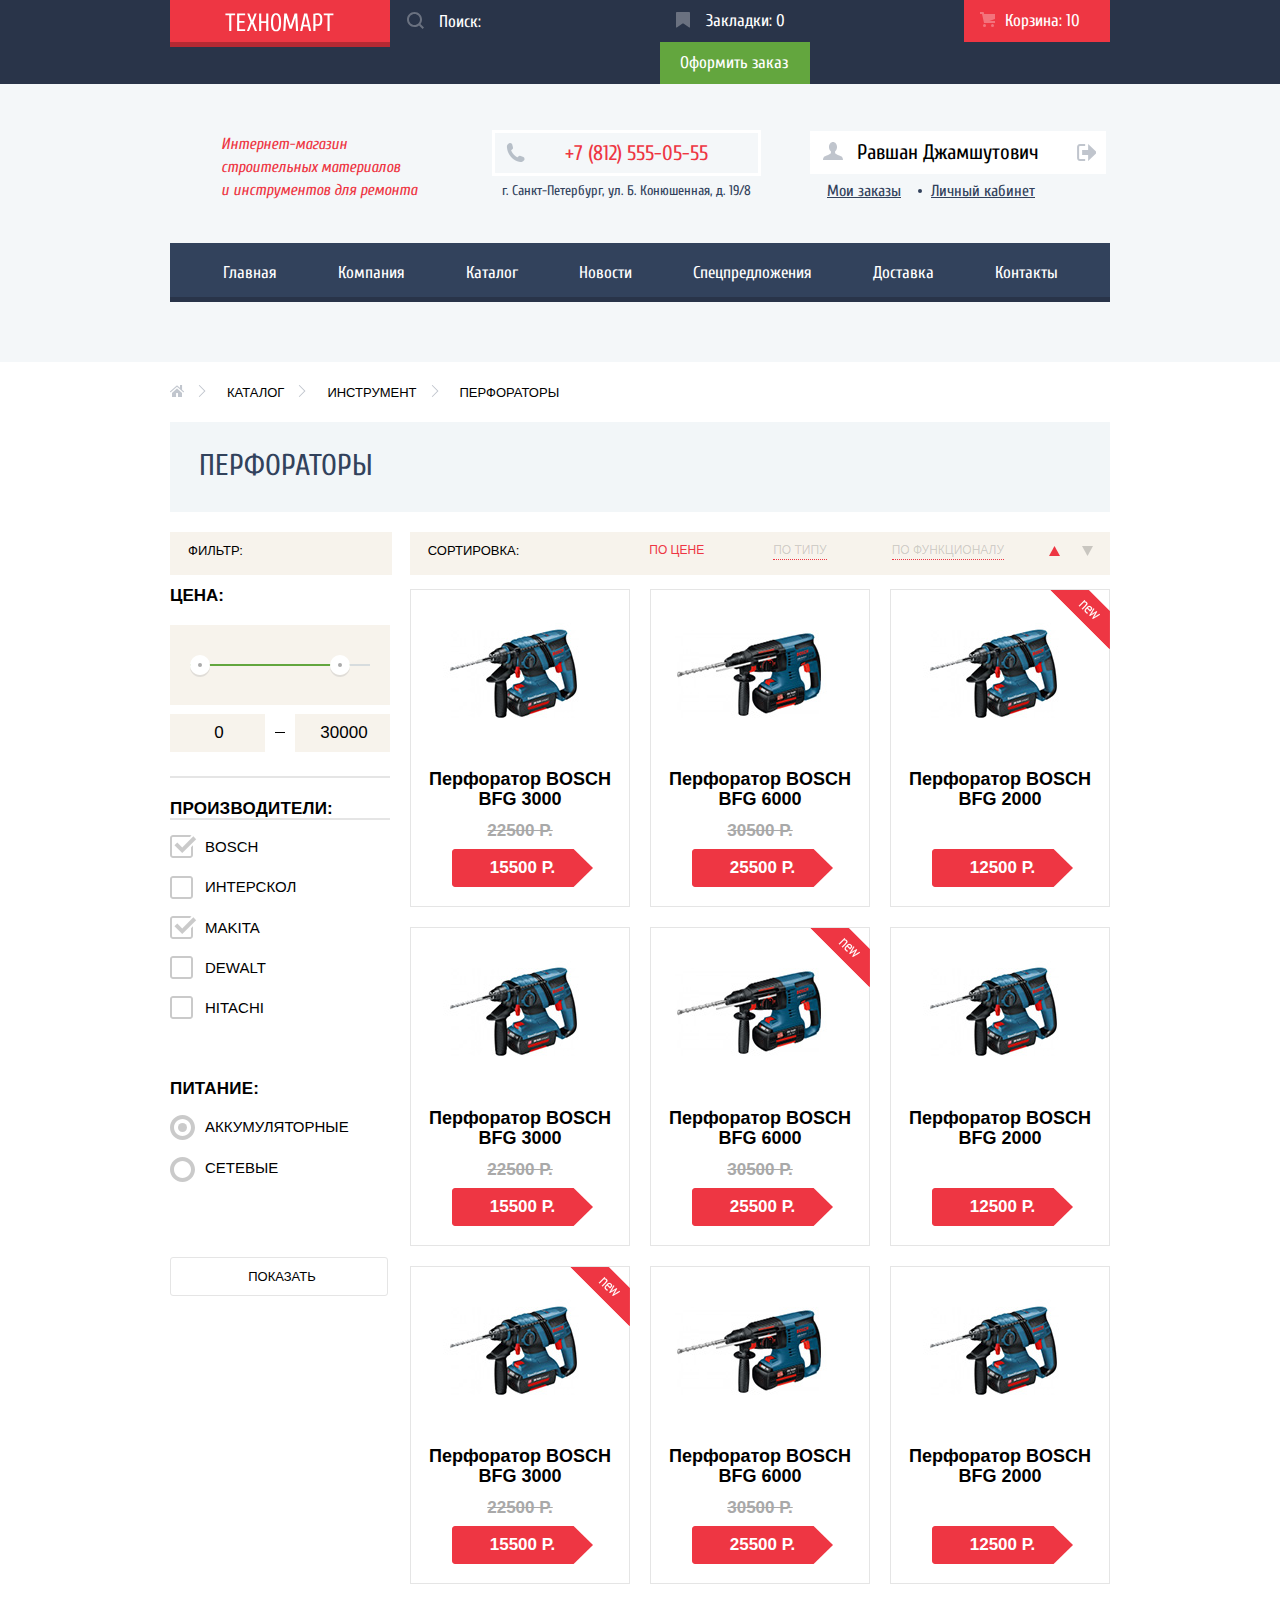
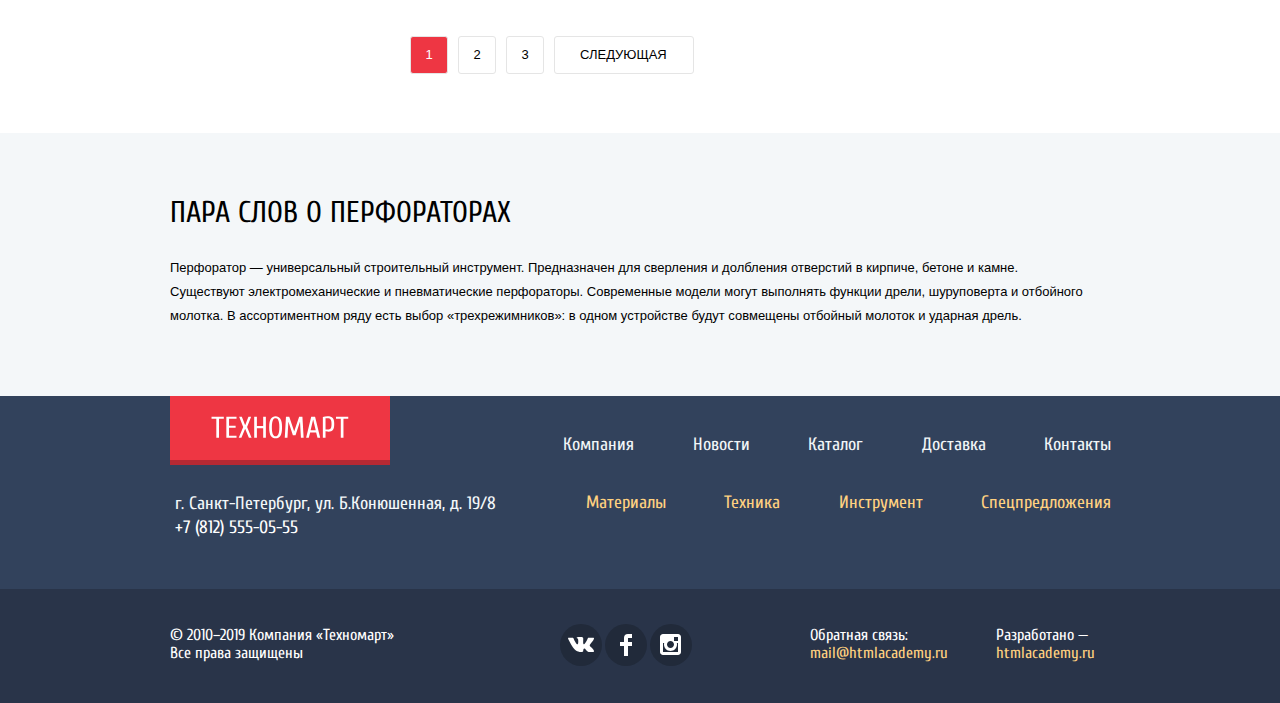
==== commit 3cfd4ff0: "исправлены ошибки совместимости с IE11" ====
--- a/catalog.html
+++ b/catalog.html
@@ -65,7 +65,9 @@
           <div class="user-profile">
             <p class="user-name">
               <a class="user-name__log-in" href="#">Равшан Джамшутович</a>
-              <a class="user-name__log-out" href="#"></a>
+              <a class="user-name__log-out" href="#">
+                <span class="visually-hidden">Выход</span>
+              </a>
             </p>
             <ul class="menu-elements">
               <li><a href="">Мои заказы</a></li>
@@ -364,6 +366,7 @@
           <nav class="footer-navigation">
             <div class="footer-nav_and_logo container-box">
               <section class="footer-site-navigation">
+                <h2 class="visually-hidden">Навигация по сайту</h2>
                 <ul class="general-list">
                   <li><a href="company.html">Компания</a></li>
                   <li><a href="news.html">Новости</a></li>
@@ -428,7 +431,7 @@
     </footer>
     <div class="added-to-basket__hidden">
       <div class="added-to-basket">
-        <button class="close-button" type="button"> <img src="img/form-close.svg" width="21px" height="21px" alt="Закрыть"> </button>
+        <button class="close-button" type="button"> <img src="img/form-close.svg" width="21" height="21" alt="Закрыть"> </button>
         <h2 class="visually-hidden">Уведомление о добавлении товара в корзину</h2>
         <p>Товар добавлен в корзину!</p>
         <div class="further-actions__wrapper">
--- a/css/style.css
+++ b/css/style.css
@@ -129,6 +129,7 @@
 
 .main-header-logo {
   display: inline-block;
+  vertical-align: middle;
   padding: 13px 56px 13px 55px;
   user-select: none;
   background-color: #ee3643;
@@ -263,7 +264,7 @@
   display: flex;
   flex-direction: column;
   flex-wrap: wrap;
-  font-family: Cuprum;
+  font-family: Cuprum, sans-serif;
   font-size: 16px;
   font-weight: 400;
   font-style: italic;
@@ -491,7 +492,7 @@
 }
 
 .site-navigation li {
-  font-family: Cuprum;
+  font-family: Cuprum, sans-serif;
   list-style: none;
   padding: 21px 30.5px;
   display: flex;
@@ -581,7 +582,7 @@
 .categories-list__first-row {
   display: flex;
   justify-content: space-between;
-  padding-inline-start: 0;
+  padding-left:0px;
   width: 100%;
 }
 
@@ -809,7 +810,7 @@
 .categories-list__right-column {
   display: flex;
   flex-direction: column;
-  padding-inline-start: 0;
+  padding-left: 0px;
   margin-top: 0;
   margin-left: 20px;
 }
@@ -1031,7 +1032,7 @@
   border-style: solid;
   color: #fff;
   font-weight: 700;
-  font-family: Cuprum;
+  font-family: Cuprum, sans-serif;
   font-size: 21px;
   line-height: 30px;
   text-align: left;
@@ -1073,7 +1074,7 @@
 }
 
 .services__card h3 {
-  font-family: Cuprum;
+  font-family: Cuprum, sans-serif;
   font-weight: 400;
   font-size: 36px;
   text-align: left;
@@ -1145,6 +1146,7 @@
 .companies li::before
 {
   display: inline-block;
+  vertical-align: middle;
   width: 25px;
   height: 2px;
   margin-right: 11px;
@@ -1364,6 +1366,7 @@
 
 .sorting-buttons {
   display: flex;
+  align-items: center;
   margin-top: -5px;
 }
 
@@ -1497,6 +1500,7 @@
   font-size: 17px;
   line-height: 18px;
   padding-left: 20px;
+  -moz-appearance: textfield;
 }
 
 .number-range span {
@@ -1525,6 +1529,7 @@
 
 .checkboxes {
   display: flex;
+  flex-direction: column;
   position: relative;
   margin-top: 47px;
 }
@@ -1589,6 +1594,7 @@
 /*Радиобатоны*/
 .radiobuttons {
   display: flex;
+  flex-direction: column;
   margin-top: 25px;
 }
 
@@ -1748,6 +1754,7 @@
 
 .hover-button__wrapper a {
   display: inline-block;
+  vertical-align: middle;
   text-align: center;
   width: 135px;
   height: 38px;
@@ -1971,11 +1978,9 @@
 
 .main-footer-logo {
   display: inline-block;
-
+  vertical-align: middle;
   padding: 20px 41px 22px 41px;
-
   user-select: none;
-
   background-color: #ee3643;
   box-shadow: inset 0 -5px 0 0 rgba(0, 0, 0, .24);
 }
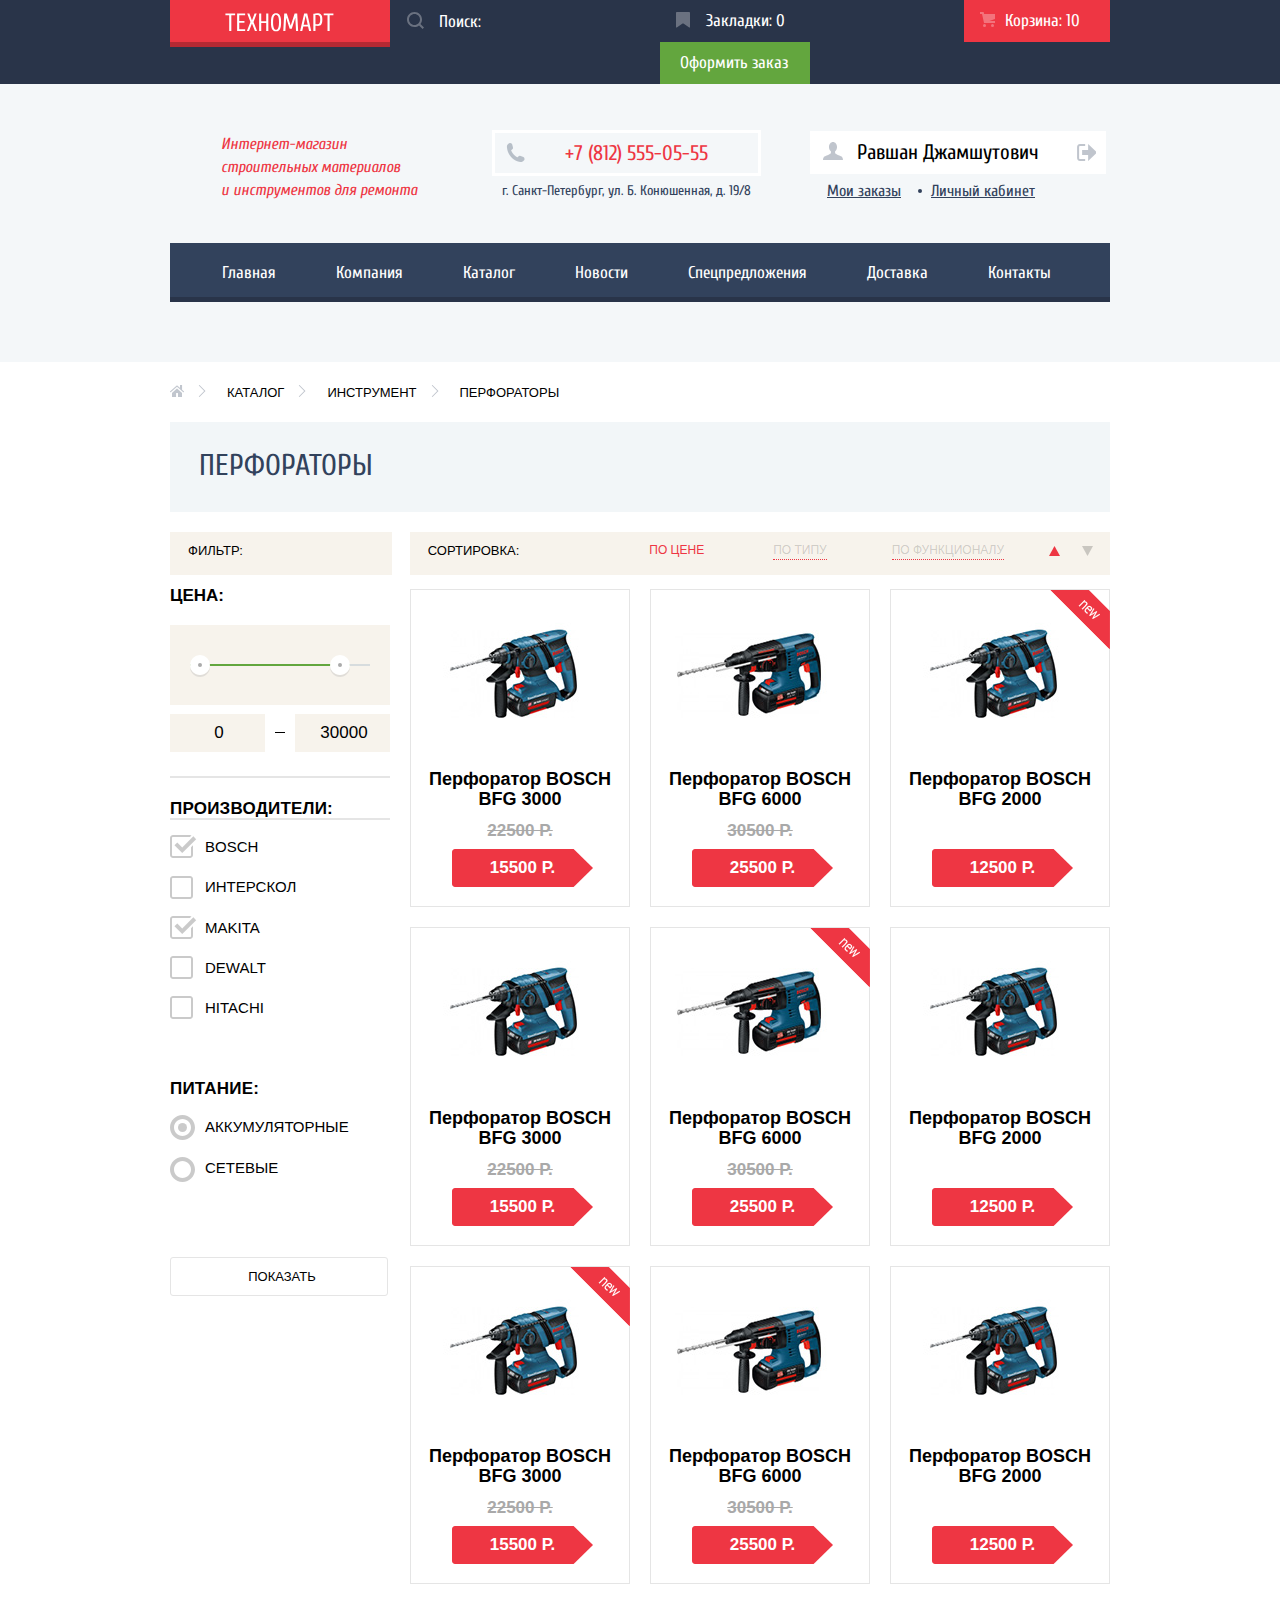
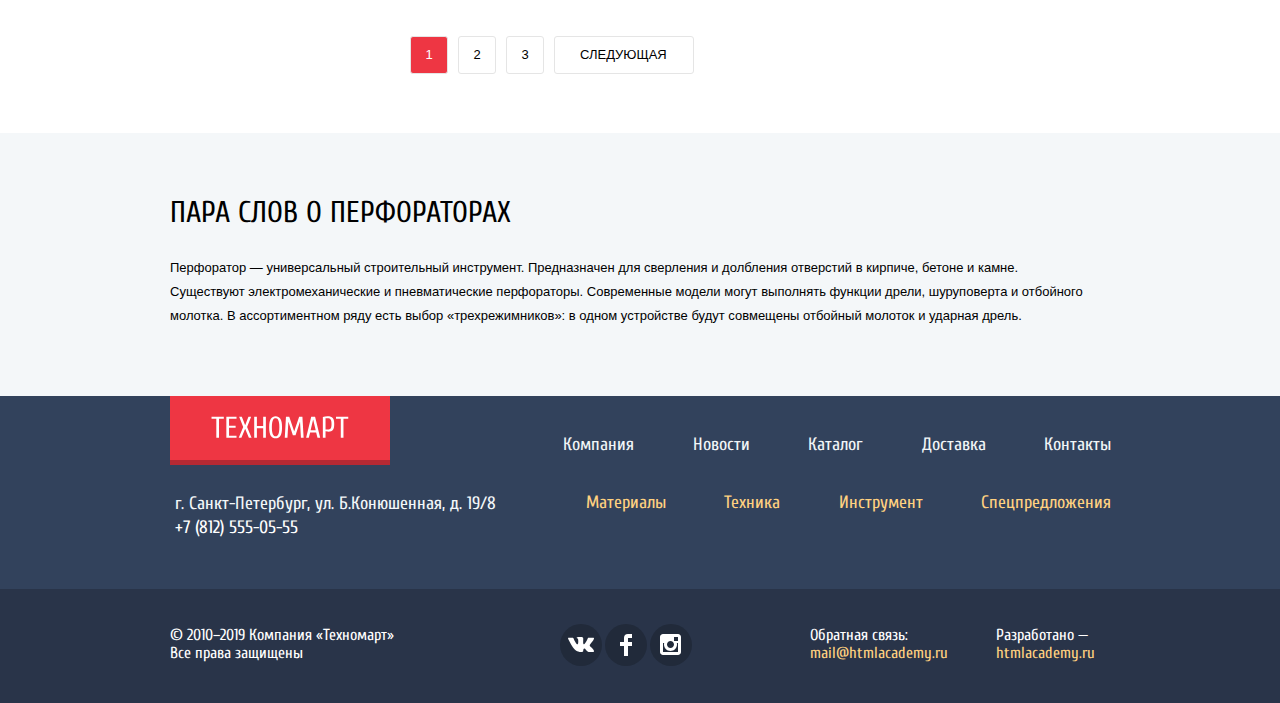
==== commit bc1317d9: "исправила ошибки" ====
--- a/catalog.html
+++ b/catalog.html
@@ -3,8 +3,7 @@
   <head>
     <meta charset="utf-8">
     <title>HTML Academy: Техномарт</title>
-    <link href="https://fonts.googleapis.com/css?family=Cuprum:400,400i,700&display=swap&subset=cyrillic" rel="stylesheet">
-    <link href="https://fonts.googleapis.com/css?family=PT+Sans:400,700&display=swap&subset=cyrillic" rel="stylesheet">
+    <link href="https://fonts.googleapis.com/css?family=Cuprum:400,700|PT+Sans:400,400i,700&display=swap&subset=cyrillic" rel="stylesheet">
     <link href="css/normalize.css" rel="stylesheet">
     <link href="css/style.css" rel="stylesheet">
   </head>
@@ -78,9 +77,9 @@
       </div>
       <nav class="main-navigation catalog-navigation container-box">
         <ul class="site-navigation container-box__inner">
-          <li><a href="main.html">Главная</a></li>
+          <li><a href="index.html">Главная</a></li>
           <li><a href="company.html">Компания</a></li>
-          <li><a href="catalog.html">Каталог</a></li>
+          <li><a>Каталог</a></li>
           <li><a href="news.html">Новости</a></li>
           <li><a href="spec-services.html">Спецпредложения</a></li>
           <li><a href="delivery.html">Доставка</a></li>
@@ -205,27 +204,115 @@
                 </div>
                 <div class="catalog-item__hover-button">
                   <div class="hover-button__wrapper">
+                    <a href="" class="to-buy">Купить</a>
+                    <a href="" class="to-bookmarks">В закладки</a>
+                  </div>
+                </div>
+              </li>
+              <li class="catalog-item">
+                <a href="catalog-item.html">  <img src="img/bosch-bfg-6000.jpg" width="218" height="170" alt="Перфоратор BOSCH BFG 6000">
+                </a>
+                <h3 class="item-name"><a href="catalog-item">Перфоратор BOSCH<br> BFG 6000</a></h3>
+                <div class="catalog-item-price">
+                  <span class="cross-out">30500 Р.</span>
+                  <p class="button">25500 Р.</p>
+                </div>
+                <div class="catalog-item__hover-button">
+                  <div class="hover-button__wrapper">
+                    <a href="" class="to-buy">Купить</a>
+                    <a href="" class="to-bookmarks">В закладки</a>
+                  </div>
+                </div>
+              </li>
+              <li class="catalog-item new-item">
+                <a href="catalog-item.html">  <img src="img/bosch-bfg-2000.jpg" width="218" height="170" alt="Перфоратор BOSCH BFG 2000">
+                </a>
+                <h3 class="item-name"><a href="catalog-item">Перфоратор BOSCH<br> BFG 2000</a></h3>
+                <div class="catalog-item-price">
+                  <p class="button no-discount__button">12500 Р.</p>
+                </div>
+                <div class="catalog-item__hover-button">
+                  <div class="hover-button__wrapper">
+                    <a href="" class="to-buy">Купить</a>
+                    <a href="" class="to-bookmarks">В закладки</a>
+                  </div>
+                </div>
+              </li>
+              <li class="catalog-item">
+                <a href="catalog-item.html">  <img src="img/bosch-bfg-3000.jpg" width="218" height="170" alt="Перфоратор BOSCH BFG 3000">
+                </a>
+                <h3 class="item-name"><a href="catalog-item">Перфоратор BOSCH<br> BFG 3000</a></h3>
+                <div class="catalog-item-price">
+                  <span class="cross-out">22500 Р.</span>
+                  <p class="button">15500 Р.</p>
+                </div>
+                <div class="catalog-item__hover-button">
+                  <div class="hover-button__wrapper">
+                    <a href="" class="to-buy">Купить</a>
+                    <a href="" class="to-bookmarks">В закладки</a>
+                  </div>
+                </div>
+              </li>
+              <li class="catalog-item new-item">
+                <a href="catalog-item.html">  <img src="img/bosch-bfg-6000.jpg" width="218" height="170" alt="Перфоратор BOSCH BFG 6000">
+                </a>
+                <h3 class="item-name"><a href="catalog-item">Перфоратор BOSCH<br> BFG 6000</a></h3>
+                <div class="catalog-item-price">
+                  <span class="cross-out">30500 Р.</span>
+                  <p class="button">25500 Р.</p>
+                </div>
+                <div class="catalog-item__hover-button">
+                  <div class="hover-button__wrapper">
+                    <a href="" class="to-buy">Купить</a>
+                    <a href="" class="to-bookmarks">В закладки</a>
+                  </div>
+                </div>
+              </li>
+              <li class="catalog-item">
+                <a href="catalog-item.html">  <img src="img/bosch-bfg-2000.jpg" width="218" height="170" alt="Перфоратор BOSCH BFG 2000">
+                </a>
+                <h3 class="item-name"><a href="catalog-item">Перфоратор BOSCH<br> BFG 2000</a></h3>
+                <div class="catalog-item-price">
+                  <p class="button no-discount__button">12500 Р.</p>
+                </div>
+                <div class="catalog-item__hover-button">
+                  <div class="hover-button__wrapper">
+                    <a href="" class="to-buy">Купить</a>
+                    <a href="" class="to-bookmarks">В закладки</a>
+                  </div>
+                </div>
+              </li>
+              <li class="catalog-item new-item">
+                <a href="catalog-item.html">  <img src="img/bosch-bfg-3000.jpg" width="218" height="170" alt="Перфоратор BOSCH BFG 3000">
+                </a>
+                <h3 class="item-name"><a href="catalog-item">Перфоратор BOSCH<br> BFG 3000</a></h3>
+                <div class="catalog-item-price">
+                  <span class="cross-out">22500 Р.</span>
+                  <p class="button">15500 Р.</p>
+                </div>
+                <div class="catalog-item__hover-button">
+                  <div class="hover-button__wrapper">
+                    <a href="" class="to-buy">Купить</a>
+                    <a href="" class="to-bookmarks">В закладки</a>
+                  </div>
+                </div>
+              </li>
+              <li class="catalog-item">
+                <a href="catalog-item.html">  <img src="img/bosch-bfg-6000.jpg" width="218" height="170" alt="Перфоратор BOSCH BFG 6000">
+                </a>
+                <h3 class="item-name"><a href="catalog-item">Перфоратор BOSCH<br> BFG 6000</a></h3>
+                <div class="catalog-item-price">
+                  <span class="cross-out">30500 Р.</span>
+                  <p class="button">25500 Р.</p>
+                </div>
+                <div class="catalog-item__hover-button">
+                  <div class="hover-button__wrapper">
                     <a class="to-buy">Купить</a>
                     <a class="to-bookmarks">В закладки</a>
                   </div>
                 </div>
               </li>
               <li class="catalog-item">
-                <a href="catalog-item.html">  <img src="img/bosch-bfg-6000.jpg" width="218" height="170" alt="Перфоратор BOSCH BFG 6000">
-                </a>
-                <h3 class="item-name"><a href="catalog-item">Перфоратор BOSCH<br> BFG 6000</a></h3>
-                <div class="catalog-item-price">
-                  <span class="cross-out">30500 Р.</span>
-                  <p class="button">25500 Р.</p>
-                </div>
-                <div class="catalog-item__hover-button">
-                  <div class="hover-button__wrapper">
-                    <a class="to-buy">Купить</a>
-                    <a class="to-bookmarks">В закладки</a>
-                  </div>
-                </div>
-              </li>
-              <li class="catalog-item new-item">
                 <a href="catalog-item.html">  <img src="img/bosch-bfg-2000.jpg" width="218" height="170" alt="Перфоратор BOSCH BFG 2000">
                 </a>
                 <h3 class="item-name"><a href="catalog-item">Перфоратор BOSCH<br> BFG 2000</a></h3>
@@ -234,96 +321,8 @@
                 </div>
                 <div class="catalog-item__hover-button">
                   <div class="hover-button__wrapper">
-                    <a class="to-buy">Купить</a>
-                    <a class="to-bookmarks">В закладки</a>
-                  </div>
-                </div>
-              </li>
-              <li class="catalog-item">
-                <a href="catalog-item.html">  <img src="img/bosch-bfg-3000.jpg" width="218" height="170" alt="Перфоратор BOSCH BFG 3000">
-                </a>
-                <h3 class="item-name"><a href="catalog-item">Перфоратор BOSCH<br> BFG 3000</a></h3>
-                <div class="catalog-item-price">
-                  <span class="cross-out">22500 Р.</span>
-                  <p class="button">15500 Р.</p>
-                </div>
-                <div class="catalog-item__hover-button">
-                  <div class="hover-button__wrapper">
-                    <a class="to-buy">Купить</a>
-                    <a class="to-bookmarks">В закладки</a>
-                  </div>
-                </div>
-              </li>
-              <li class="catalog-item new-item">
-                <a href="catalog-item.html">  <img src="img/bosch-bfg-6000.jpg" width="218" height="170" alt="Перфоратор BOSCH BFG 6000">
-                </a>
-                <h3 class="item-name"><a href="catalog-item">Перфоратор BOSCH<br> BFG 6000</a></h3>
-                <div class="catalog-item-price">
-                  <span class="cross-out">30500 Р.</span>
-                  <p class="button">25500 Р.</p>
-                </div>
-                <div class="catalog-item__hover-button">
-                  <div class="hover-button__wrapper">
-                    <a class="to-buy">Купить</a>
-                    <a class="to-bookmarks">В закладки</a>
-                  </div>
-                </div>
-              </li>
-              <li class="catalog-item">
-                <a href="catalog-item.html">  <img src="img/bosch-bfg-2000.jpg" width="218" height="170" alt="Перфоратор BOSCH BFG 2000">
-                </a>
-                <h3 class="item-name"><a href="catalog-item">Перфоратор BOSCH<br> BFG 2000</a></h3>
-                <div class="catalog-item-price">
-                  <p class="button no-discount__button">12500 Р.</p>
-                </div>
-                <div class="catalog-item__hover-button">
-                  <div class="hover-button__wrapper">
-                    <a class="to-buy">Купить</a>
-                    <a class="to-bookmarks">В закладки</a>
-                  </div>
-                </div>
-              </li>
-              <li class="catalog-item new-item">
-                <a href="catalog-item.html">  <img src="img/bosch-bfg-3000.jpg" width="218" height="170" alt="Перфоратор BOSCH BFG 3000">
-                </a>
-                <h3 class="item-name"><a href="catalog-item">Перфоратор BOSCH<br> BFG 3000</a></h3>
-                <div class="catalog-item-price">
-                  <span class="cross-out">22500 Р.</span>
-                  <p class="button">15500 Р.</p>
-                </div>
-                <div class="catalog-item__hover-button">
-                  <div class="hover-button__wrapper">
-                    <a class="to-buy">Купить</a>
-                    <a class="to-bookmarks">В закладки</a>
-                  </div>
-                </div>
-              </li>
-              <li class="catalog-item">
-                <a href="catalog-item.html">  <img src="img/bosch-bfg-6000.jpg" width="218" height="170" alt="Перфоратор BOSCH BFG 6000">
-                </a>
-                <h3 class="item-name"><a href="catalog-item">Перфоратор BOSCH<br> BFG 6000</a></h3>
-                <div class="catalog-item-price">
-                  <span class="cross-out">30500 Р.</span>
-                  <p class="button">25500 Р.</p>
-                </div>
-                <div class="catalog-item__hover-button">
-                  <div class="hover-button__wrapper">
-                    <a class="to-buy">Купить</a>
-                    <a class="to-bookmarks">В закладки</a>
-                  </div>
-                </div>
-              </li>
-              <li class="catalog-item">
-                <a href="catalog-item.html">  <img src="img/bosch-bfg-2000.jpg" width="218" height="170" alt="Перфоратор BOSCH BFG 2000">
-                </a>
-                <h3 class="item-name"><a href="catalog-item">Перфоратор BOSCH<br> BFG 2000</a></h3>
-                <div class="catalog-item-price">
-                  <p class="button no-discount__button">12500 Р.</p>
-                </div>
-                <div class="catalog-item__hover-button">
-                  <div class="hover-button__wrapper">
-                    <a class="to-buy">Купить</a>
-                    <a class="to-bookmarks">В закладки</a>
+                    <a href="" class="to-buy">Купить</a>
+                    <a href="" class="to-bookmarks">В закладки</a>
                   </div>
                 </div>
               </li>
@@ -352,7 +351,7 @@
       <div class="footer-wrapper container-box__inner">
         <div class="footer-logo_and_contacts">
           <div class="footer-logo">
-            <a class="main-footer-logo" href="main.html">
+            <a class="main-footer-logo" href="index.html">
               <img src="img/technomart-logo.svg" width="138" height="23" alt="Логотип Техномарта">
             </a>
           </div>
@@ -405,7 +404,7 @@
               </li>
               <li>
                 <a class="social-button" href="#">
-                  <svg version="1.1" id="Layer_1" xmlns="http://www.w3.org/2000/svg" xmlns:xlink="http://www.w3.org/1999/xlink" x="0px" y="0px"
+                  <svg version="1.1" id="Layer_3" xmlns="http://www.w3.org/2000/svg" xmlns:xlink="http://www.w3.org/1999/xlink" x="0px" y="0px"
                  width="21px" height="21px" viewBox="0 0 21 21" enable-background="new 0 0 21 21" xml:space="preserve">
                     <path fill="#FFFFFF" d="M18,0H3C1.35,0,0,1.35,0,3v15c0,1.65,1.35,3,3,3h15c1.65,0,3-1.35,3-3V3C21,1.35,19.65,0,18,0z M10.5,7
                 c1.93,0,3.5,1.57,3.5,3.5S12.43,14,10.5,14S7,12.43,7,10.5S8.57,7,10.5,7z M18,18H3V9h1.181C4.067,9.482,4,9.983,4,10.5
--- a/css/style.css
+++ b/css/style.css
@@ -277,6 +277,7 @@
 
 .header-contacts {
  padding-top: 57px;
+ flex-shrink: 0;
 }
 
 .header-contacts a {
@@ -494,7 +495,7 @@
 .site-navigation li {
   font-family: Cuprum, sans-serif;
   list-style: none;
-  padding: 21px 30.5px;
+  padding: 21px 30px;
   display: flex;
 }
 
@@ -662,6 +663,8 @@
   position: absolute;
   left: 240px;
   top: 0;
+  bottom: 0;
+  right: 0;
   background-image: url(../img/new-flag.png);
   background-repeat: no-repeat;
   content: "";
@@ -912,6 +915,7 @@
 .new-item::after {
   position: absolute;
   left: 159px;
+  top:0;
   background-image: url(../img/new-flag.png);
   background-repeat: no-repeat;
   content: "";
@@ -949,6 +953,8 @@
   display: flex;
   border: solid 1px #eaeaea;
   margin: 2px 0 18px;
+  align-items: center;
+  justify-content: center;
 }
 
 .producers-list li:hover {
@@ -958,11 +964,6 @@
 .producers-list li:active {
   opacity: 0.3;
 }
-
-.producers-link {
-  margin: auto;
-}
-
 
 /*Сервисы*/
 
@@ -1064,11 +1065,6 @@
   margin-top: 13px;
 }
 
-.services-card--active {
-  display: flex;
-}
-
-
 .services__card--text {
   padding-right: 320px;
 }
@@ -1126,6 +1122,10 @@
   padding: 11px 46px 9px 44px;
   border: none;
   border-radius: 3px;
+}
+
+.services-card--active {
+  display: flex;
 }
 
 .companies {
@@ -1742,6 +1742,8 @@
   height: 164px;
   background-color: #fff;
   display: none;
+  top: 0;
+  left: 0;
 }
 
 .hover-button__wrapper {
@@ -1827,6 +1829,8 @@
 
 .item-name a {
   display: flex;
+  width: 100%;
+  justify-content: center;
   font-family: PTSans, sans-serif;
   font-size: 18px;
   font-weight: 700;
@@ -2141,6 +2145,97 @@
   flex-direction: column;
 }
 
+
+/*Анимация модального окна*/
+
+@-webkit-keyframes bounce {
+  0% {
+    opacity: 0;
+  }
+
+  25% {
+    opacity: 0.25;
+  }
+
+  50% {
+    opacity: .5;
+  }
+
+  75% {
+    opacity: .75;
+  }
+
+  100% {
+    opacity: 1;
+  }
+}
+
+
+@keyframes bounce {
+  0% {
+    opacity: 0;
+  }
+
+  25% {
+    opacity: 0.25;
+  }
+
+  50% {
+    opacity: .5;
+  }
+
+  75% {
+    opacity: .75;
+  }
+
+  100% {
+    opacity: 1;
+  }
+}
+
+@-webkit-keyframes shake {
+  0%,
+  100% {
+    transform: translateX(0);
+  }
+
+  10%,
+  30%,
+  50%,
+  70%,
+  90% {
+    transform: translateX(-10px);
+  }
+
+  20%,
+  40%,
+  60%,
+  80% {
+    transform: translateX(10px);
+  }
+}
+
+@keyframes shake {
+  0%,
+  100% {
+    transform: translateX(0);
+  }
+
+  10%,
+  30%,
+  50%,
+  70%,
+  90% {
+    transform: translateX(-10px);
+  }
+
+  20%,
+  40%,
+  60%,
+  80% {
+    transform: translateX(10px);
+  }
+}
 
 /*модальное окно главной страницы*/
 .letter-form__hidden {
@@ -2165,6 +2260,11 @@
   text-align: left;
   color: #000;
   background-color: #fff;
+
+}
+
+.modal-error {
+  animation: shake 0.6s;
 }
 
 .form-container-box {
@@ -2391,7 +2491,19 @@
   color: #ffffff;
 }
 
-/*Служебный класс*/
+/*Карта*/
+
+.modal-map {
+  display: flex;
+  flex-direction:column;
+  position: fixed;
+  top: 50%;
+  left: 50%;
+  transform: translate(-50%, -50%);
+  box-shadow: 0px 20px 40px 0 rgba(0, 0, 0, 0.75);
+}
+
+/*Служебные классы*/
 
 .visually-hidden {
   position: absolute;
@@ -2403,4 +2515,5 @@
 
 .modal-show {
   display: block;
-}
+  animation: bounce 0.3s;
+}
